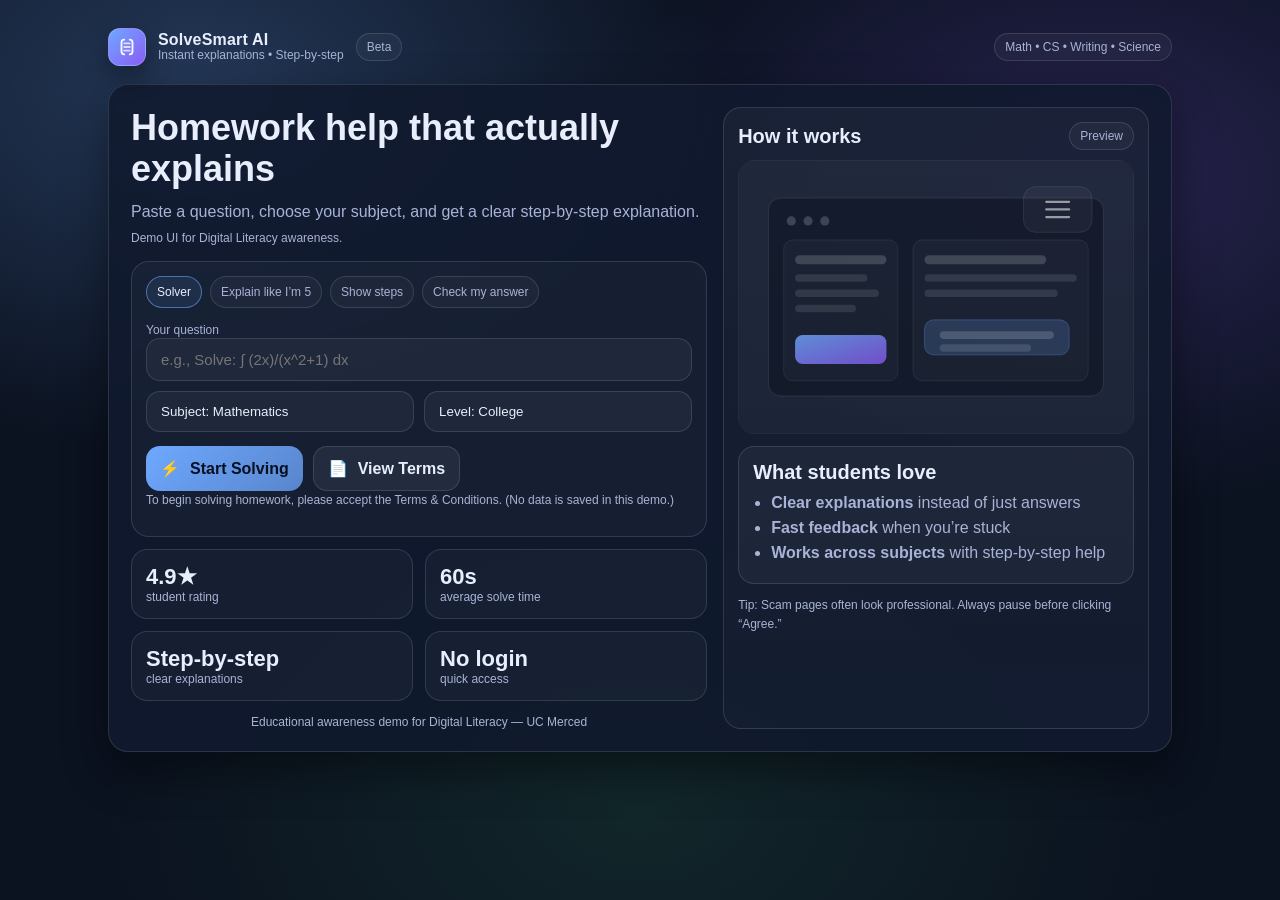
==== index.html @ 305cf077 "Add files via upload" ====
<!doctype html>
<html>
<head>
<title>SolveSmart AI</title>

<link rel="stylesheet" href="./styles.css?v=1">

</head>
<body>
  <div class="container">

    <div class="nav">
      <div class="brand">
        <div class="logoMark" aria-hidden="true">
          <!-- simple “brain chip” icon -->
          <svg width="22" height="22" viewBox="0 0 24 24" fill="none">
            <path d="M9 4a3 3 0 0 0-3 3v10a3 3 0 0 0 3 3" stroke="rgba(255,255,255,0.95)" stroke-width="2" stroke-linecap="round"/>
            <path d="M15 4a3 3 0 0 1 3 3v10a3 3 0 0 1-3 3" stroke="rgba(255,255,255,0.95)" stroke-width="2" stroke-linecap="round"/>
            <path d="M9 8h6M9 12h6M9 16h6" stroke="rgba(255,255,255,0.75)" stroke-width="2" stroke-linecap="round"/>
          </svg>
        </div>
        <div class="brandText">
          <div class="name">SolveSmart AI</div>
          <div class="tag">Instant explanations • Step-by-step</div>
        </div>
        <span class="badge">Beta</span>
      </div>

      <span class="badge">Math • CS • Writing • Science</span>
    </div>

    <div class="card cardPad">
      <div class="grid">

        <!-- Left: hero + fake solver -->
        <div>
          <h1>Homework help that actually explains</h1>
          <p>
            Paste a question, choose your subject, and get a clear step-by-step explanation.
            <span class="smallNote">Demo UI for Digital Literacy awareness.</span>
          </p>

          <div class="solverBox">
            <div class="fakeTabs">
              <div class="tab active">Solver</div>
              <div class="tab">Explain like I’m 5</div>
              <div class="tab">Show steps</div>
              <div class="tab">Check my answer</div>
            </div>

            <label class="smallNote">Your question</label>
            <input class="fakeInput" placeholder="e.g., Solve: ∫ (2x)/(x^2+1) dx" />

            <div class="row2">
              <select class="select">
                <option>Subject: Mathematics</option>
                <option>Subject: Computer Science</option>
                <option>Subject: Chemistry</option>
                <option>Subject: Writing</option>
              </select>

              <select class="select">
                <option>Level: College</option>
                <option>Level: High School</option>
                <option>Level: Middle School</option>
              </select>
            </div>

            <div class="btnRow">
              <a class="btn btnPrimary" href="terms.html">
                <span aria-hidden="true">⚡</span>
                Start Solving
              </a>
              <a class="btn btnGhost" href="terms.html">
                <span aria-hidden="true">📄</span>
                View Terms
              </a>
            </div>

            <p class="smallNote">
              To begin solving homework, please accept the Terms & Conditions.
              (No data is saved in this demo.)
            </p>
          </div>

          <div class="kpis">
            <div class="kpi">
              <div class="big">4.9★</div>
              <div class="small">student rating</div>
            </div>
            <div class="kpi">
              <div class="big">60s</div>
              <div class="small">average solve time</div>
            </div>
            <div class="kpi">
              <div class="big">Step-by-step</div>
              <div class="small">clear explanations</div>
            </div>
            <div class="kpi">
              <div class="big">No login</div>
              <div class="small">quick access</div>
            </div>
          </div>

          <div class="footer">Educational awareness demo for Digital Literacy — UC Merced</div>
        </div>

        <!-- Right: “graphics” panel -->
        <div class="illus">
          <div class="illusTitle">
            <h2 style="margin:0;">How it works</h2>
            <span class="badge">Preview</span>
          </div>

          <!-- SVG illustration (no images needed) -->
          <svg width="100%" viewBox="0 0 520 360" fill="none" xmlns="http://www.w3.org/2000/svg" style="border-radius:16px;">
            <defs>
              <linearGradient id="g1" x1="0" y1="0" x2="1" y2="1">
                <stop stop-color="rgba(110,168,255,0.95)"/>
                <stop offset="1" stop-color="rgba(139,92,246,0.9)"/>
              </linearGradient>
            </defs>

            <!-- background -->
            <rect x="0" y="0" width="520" height="360" rx="18" fill="rgba(255,255,255,0.03)" stroke="rgba(255,255,255,0.10)"/>

            <!-- mock app window -->
            <rect x="40" y="50" width="440" height="260" rx="16" fill="rgba(11,18,32,0.55)" stroke="rgba(255,255,255,0.12)"/>
            <circle cx="70" cy="80" r="6" fill="rgba(255,255,255,0.18)"/>
            <circle cx="92" cy="80" r="6" fill="rgba(255,255,255,0.18)"/>
            <circle cx="114" cy="80" r="6" fill="rgba(255,255,255,0.18)"/>

            <!-- left panel -->
            <rect x="60" y="105" width="150" height="185" rx="12" fill="rgba(255,255,255,0.03)" stroke="rgba(255,255,255,0.10)"/>
            <rect x="75" y="125" width="120" height="12" rx="6" fill="rgba(255,255,255,0.16)"/>
            <rect x="75" y="150" width="95" height="10" rx="5" fill="rgba(255,255,255,0.10)"/>
            <rect x="75" y="170" width="110" height="10" rx="5" fill="rgba(255,255,255,0.10)"/>
            <rect x="75" y="190" width="80" height="10" rx="5" fill="rgba(255,255,255,0.10)"/>
            <rect x="75" y="230" width="120" height="38" rx="10" fill="url(#g1)" opacity="0.85"/>

            <!-- main chat -->
            <rect x="230" y="105" width="230" height="185" rx="12" fill="rgba(255,255,255,0.03)" stroke="rgba(255,255,255,0.10)"/>
            <rect x="245" y="125" width="160" height="12" rx="6" fill="rgba(255,255,255,0.16)"/>
            <rect x="245" y="150" width="200" height="10" rx="5" fill="rgba(255,255,255,0.10)"/>
            <rect x="245" y="170" width="175" height="10" rx="5" fill="rgba(255,255,255,0.10)"/>
            <rect x="245" y="210" width="190" height="46" rx="12" fill="rgba(110,168,255,0.18)" stroke="rgba(110,168,255,0.35)"/>
            <rect x="265" y="225" width="150" height="10" rx="5" fill="rgba(255,255,255,0.16)"/>
            <rect x="265" y="242" width="120" height="10" rx="5" fill="rgba(255,255,255,0.12)"/>

            <!-- floating chip icon -->
            <rect x="375" y="35" width="90" height="60" rx="16" fill="rgba(255,255,255,0.04)" stroke="rgba(255,255,255,0.12)"/>
            <path d="M405 55h30M405 65h30M405 75h30" stroke="rgba(255,255,255,0.55)" stroke-width="3" stroke-linecap="round"/>
          </svg>

          <div class="callout" style="margin-top:12px;">
            <h2 style="margin-bottom:8px;">What students love</h2>
            <ul class="list">
              <li><b>Clear explanations</b> instead of just answers</li>
              <li><b>Fast feedback</b> when you’re stuck</li>
              <li><b>Works across subjects</b> with step-by-step help</li>
            </ul>
          </div>

          <p class="smallNote" style="margin-top:12px;">
            Tip: Scam pages often look professional. Always pause before clicking “Agree.”
          </p>
        </div>

      </div>
    </div>

  </div>
</body>
</html>
---- styles.css ----
@charset "UTF-8";

:root{
  --bg:#0b1220;
  --card:#101a2e;
  --card2:#0f1a33;
  --text:#e8eefc;
  --muted:#a8b3d6;
  --accent:#6ea8ff;
  --accent2:#8b5cf6;
  --danger:#ff6b6b;
  --success:#4ade80;
  --border: rgba(255,255,255,0.12);
  --shadow: 0 18px 45px rgba(0,0,0,0.42);
}

*{ box-sizing:border-box; }
html,body{ height:100%; }

body{
  margin:0;
  font-family: -apple-system, BlinkMacSystemFont, "Segoe UI", Inter, Roboto, Arial, sans-serif;
  color: var(--text);
  background:
    radial-gradient(900px 600px at 15% 10%, rgba(110,168,255,0.25), transparent 60%),
    radial-gradient(900px 600px at 85% 20%, rgba(139,92,246,0.22), transparent 55%),
    radial-gradient(900px 600px at 50% 90%, rgba(74,222,128,0.10), transparent 60%),
    var(--bg);
}

/* Make links consistent */
a{ color:inherit; text-decoration:none; }
a:hover{ text-decoration:underline; }

/* Helpful wrapper */
.container{
  max-width: 1100px;
  margin: 0 auto;
  padding: 28px 18px 44px;
}

/* Top nav */
.nav{
  display:flex;
  align-items:center;
  justify-content:space-between;
  gap:16px;
  margin-bottom: 18px;
}

.brand{
  display:flex;
  align-items:center;
  gap:12px;
}

.logoMark{
  width:38px;
  height:38px;
  border-radius:12px;
  background: linear-gradient(135deg, rgba(110,168,255,1), rgba(139,92,246,1));
  display:flex;
  align-items:center;
  justify-content:center;
  box-shadow: 0 10px 25px rgba(0,0,0,0.35);
  border: 1px solid rgba(255,255,255,0.18);
}

.brandText{
  display:flex;
  flex-direction:column;
  line-height:1.05;
}
.brandText .name{
  font-weight:800;
  letter-spacing:0.2px;
}
.brandText .tag{
  font-size:12px;
  color: var(--muted);
}

.badge{
  font-size:12px;
  padding:6px 10px;
  border:1px solid var(--border);
  border-radius:999px;
  color: var(--muted);
  background: rgba(255,255,255,0.04);
}

/* Cards */
.card{
  background: rgba(16,26,46,0.88);
  border:1px solid var(--border);
  border-radius:20px;
  box-shadow: var(--shadow);
}

.cardPad{ padding: 22px; }

.grid{
  display:grid;
  grid-template-columns: 1.15fr 0.85fr;
  gap:16px;
}

@media (max-width: 920px){
  .grid{ grid-template-columns:1fr; }
}

h1{ margin:0 0 10px; font-size: 36px; line-height:1.15; }
h2{ margin:0 0 10px; font-size: 20px; }
p{ margin: 0 0 12px; color: var(--muted); line-height:1.55; }

hr{
  border:none;
  border-top:1px solid var(--border);
  margin: 18px 0;
}

.kpis{
  display:grid;
  grid-template-columns: repeat(2, minmax(0,1fr));
  gap:12px;
  margin-top: 12px;
}

.kpi{
  padding: 14px;
  border:1px solid var(--border);
  border-radius:16px;
  background: rgba(255,255,255,0.03);
}

.kpi .big{ font-size:22px; font-weight:900; color: var(--text); }
.kpi .small{ font-size:12px; color: var(--muted); }

.callout{
  padding: 14px;
  border-radius: 16px;
  border: 1px solid var(--border);
  background: rgba(255,255,255,0.04);
}

.callout.danger{ border-color: rgba(255,107,107,0.55); }
.callout.success{ border-color: rgba(74,222,128,0.55); }

.list{
  margin: 10px 0 0;
  padding-left: 18px;
  color: var(--muted);
}
.list li{ margin: 7px 0; }

.smallNote{
  font-size: 12px;
  color: var(--muted);
}

/* Buttons */
.btnRow{ display:flex; flex-wrap:wrap; gap:10px; margin-top: 14px; }
.btn{
  appearance:none;
  border:none;
  cursor:pointer;
  font-weight:800;
  border-radius:14px;
  padding: 12px 14px;
  text-decoration:none;
  display:inline-flex;
  align-items:center;
  justify-content:center;
  gap:10px;
  transition: transform 0.06s ease, filter 0.15s ease;
}
.btn:active{ transform: translateY(1px); }

.btnPrimary{
  background: linear-gradient(135deg, rgba(110,168,255,1), rgba(110,168,255,0.75));
  color:#061022;
}
.btnGhost{
  background: rgba(255,255,255,0.06);
  color: var(--text);
  border: 1px solid var(--border);
}
.btnDanger{
  background: linear-gradient(135deg, rgba(255,107,107,1), rgba(255,107,107,0.76));
  color:#200707;
}
.btnSuccess{
  background: linear-gradient(135deg, rgba(74,222,128,1), rgba(74,222,128,0.78));
  color:#052011;
}
.btn:hover{ filter: brightness(1.05); }

/* Fake solver UI */
.solverBox{
  background: rgba(255,255,255,0.03);
  border: 1px solid var(--border);
  border-radius: 18px;
  padding: 14px;
}

.fakeTabs{
  display:flex;
  gap:8px;
  flex-wrap:wrap;
  margin-bottom: 12px;
}

.tab{
  font-size:12px;
  padding:8px 10px;
  border-radius:999px;
  border: 1px solid var(--border);
  color: var(--muted);
  background: rgba(255,255,255,0.03);
}

.tab.active{
  color: var(--text);
  border-color: rgba(110,168,255,0.55);
  background: rgba(110,168,255,0.10);
}

.fakeInput{
  width:100%;
  padding: 12px 14px;
  border-radius:14px;
  border:1px solid var(--border);
  background: rgba(255,255,255,0.04);
  color: var(--text);
  outline:none;
  font-size: 15px;
}

.row2{
  display:grid;
  grid-template-columns: 1fr 1fr;
  gap:10px;
  margin-top: 10px;
}
@media (max-width: 520px){
  .row2{ grid-template-columns:1fr; }
}

.select{
  width:100%;
  padding: 12px 14px;
  border-radius:14px;
  border:1px solid var(--border);
  background: rgba(255,255,255,0.04);
  color: var(--text);
  outline:none;
  /* helps on Safari/macOS */
  -webkit-appearance: none;
  appearance: none;
}

/* Right illustration */
.illus{
  border-radius: 18px;
  border: 1px solid var(--border);
  background: linear-gradient(180deg, rgba(255,255,255,0.04), rgba(255,255,255,0.02));
  padding: 14px;
  overflow:hidden;
}

.illusTitle{
  display:flex;
  align-items:center;
  justify-content:space-between;
  gap:10px;
  margin-bottom: 10px;
}

/* Prevent SVG overflow weirdness */
svg{ max-width:100%; height:auto; display:block; }

.footer{
  margin-top: 14px;
  font-size: 12px;
  color: var(--muted);
  text-align:center;
}
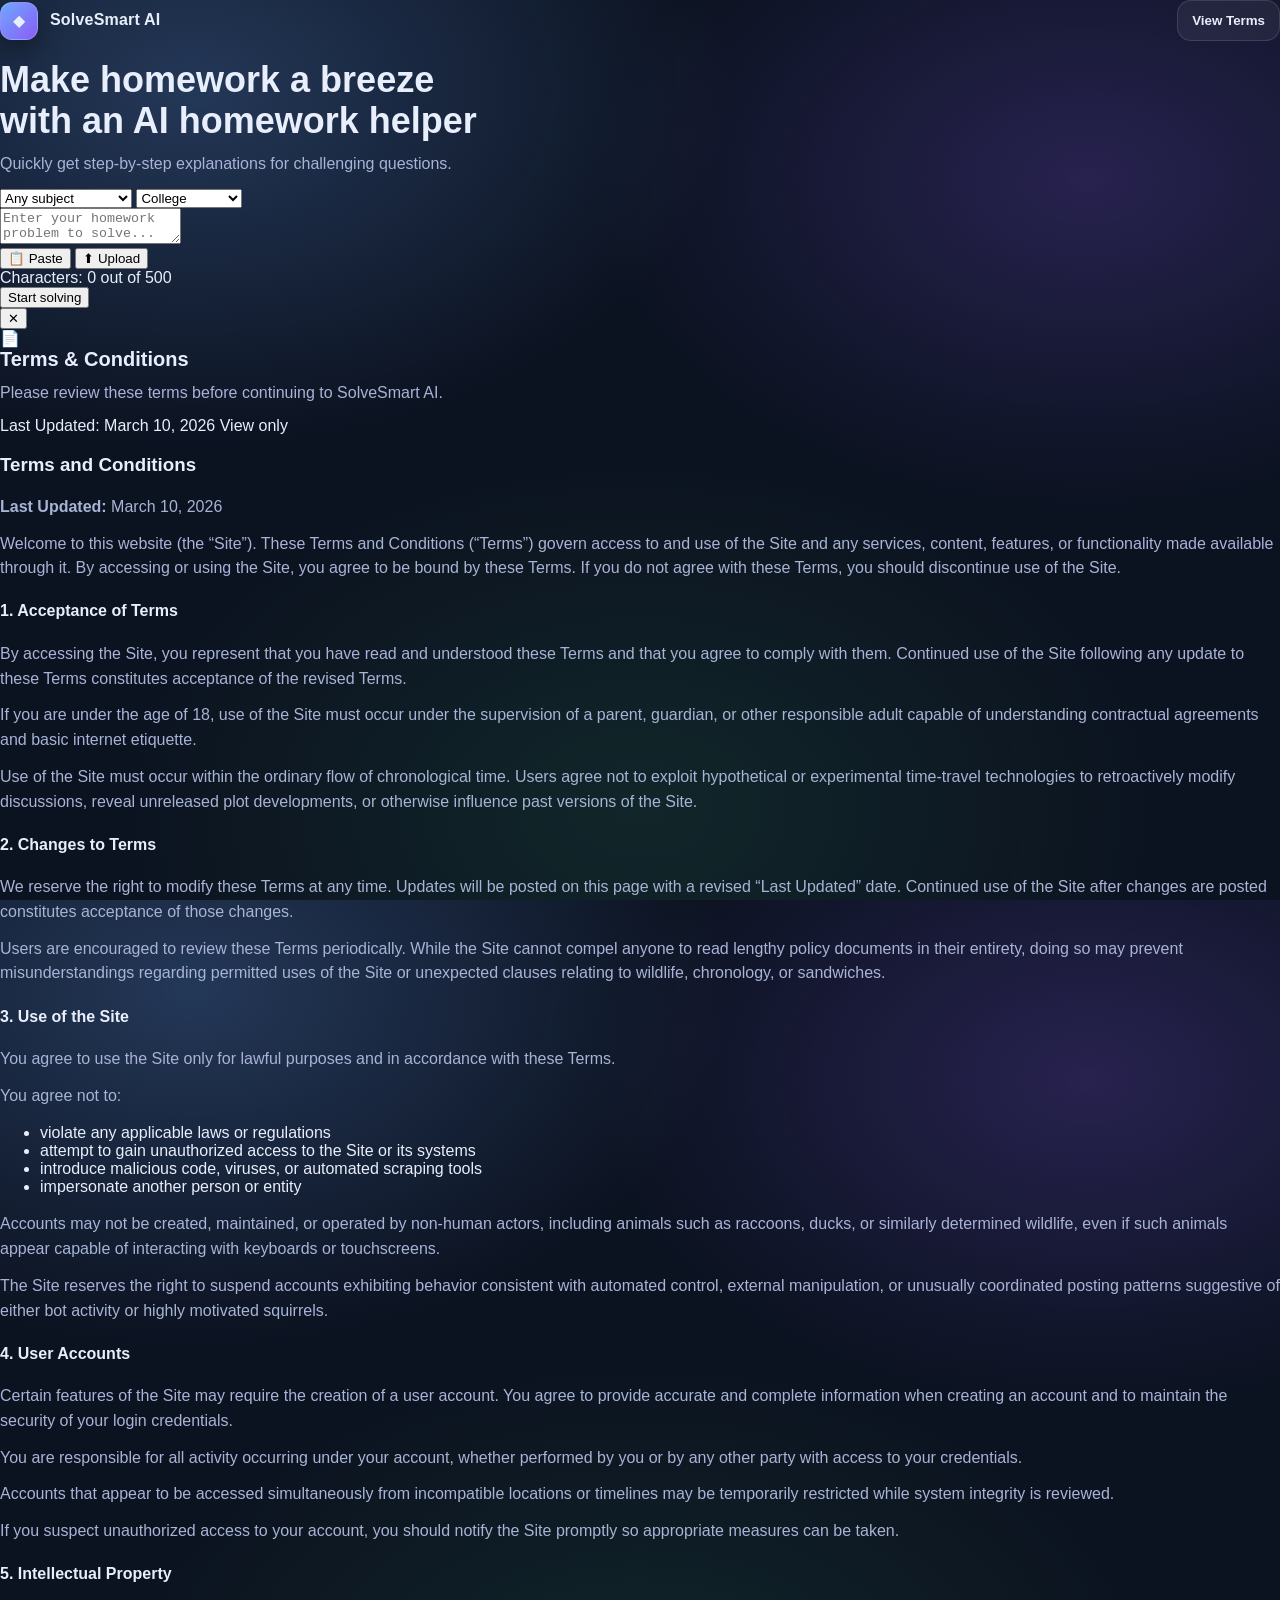
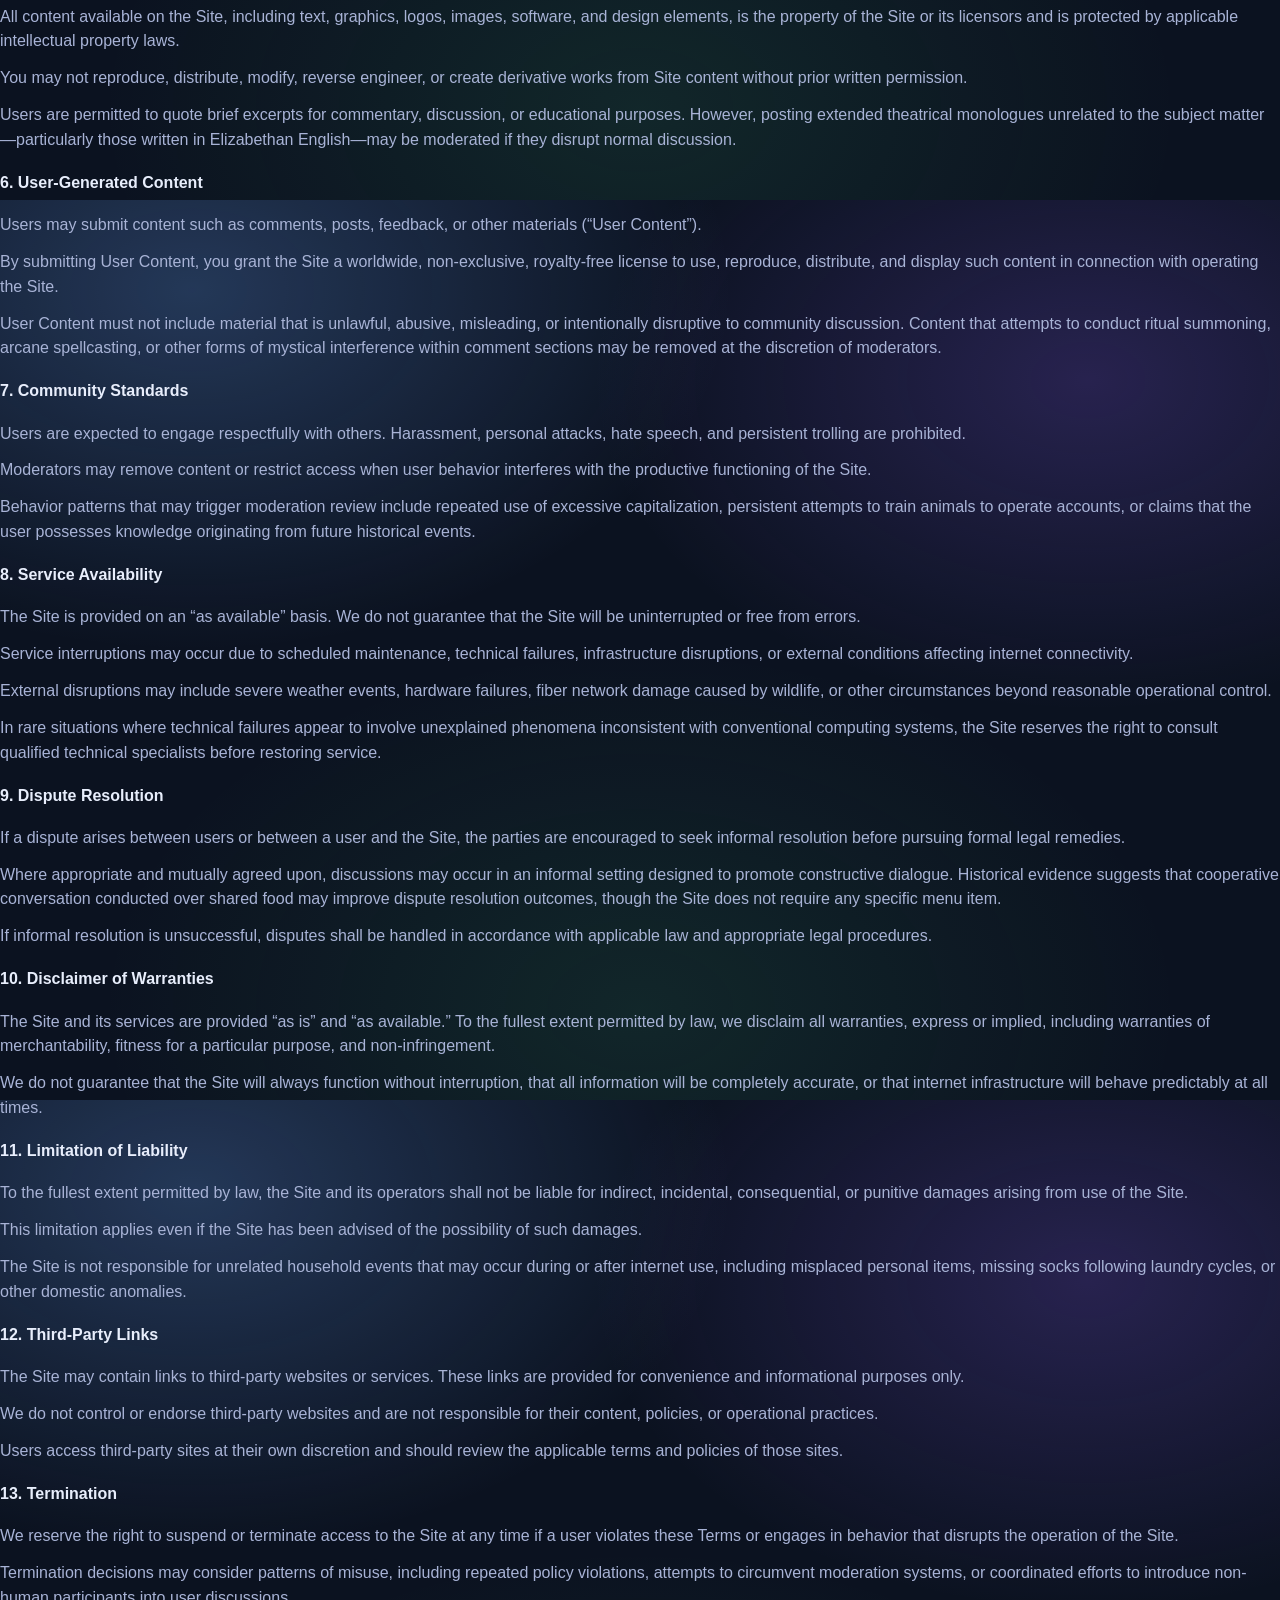
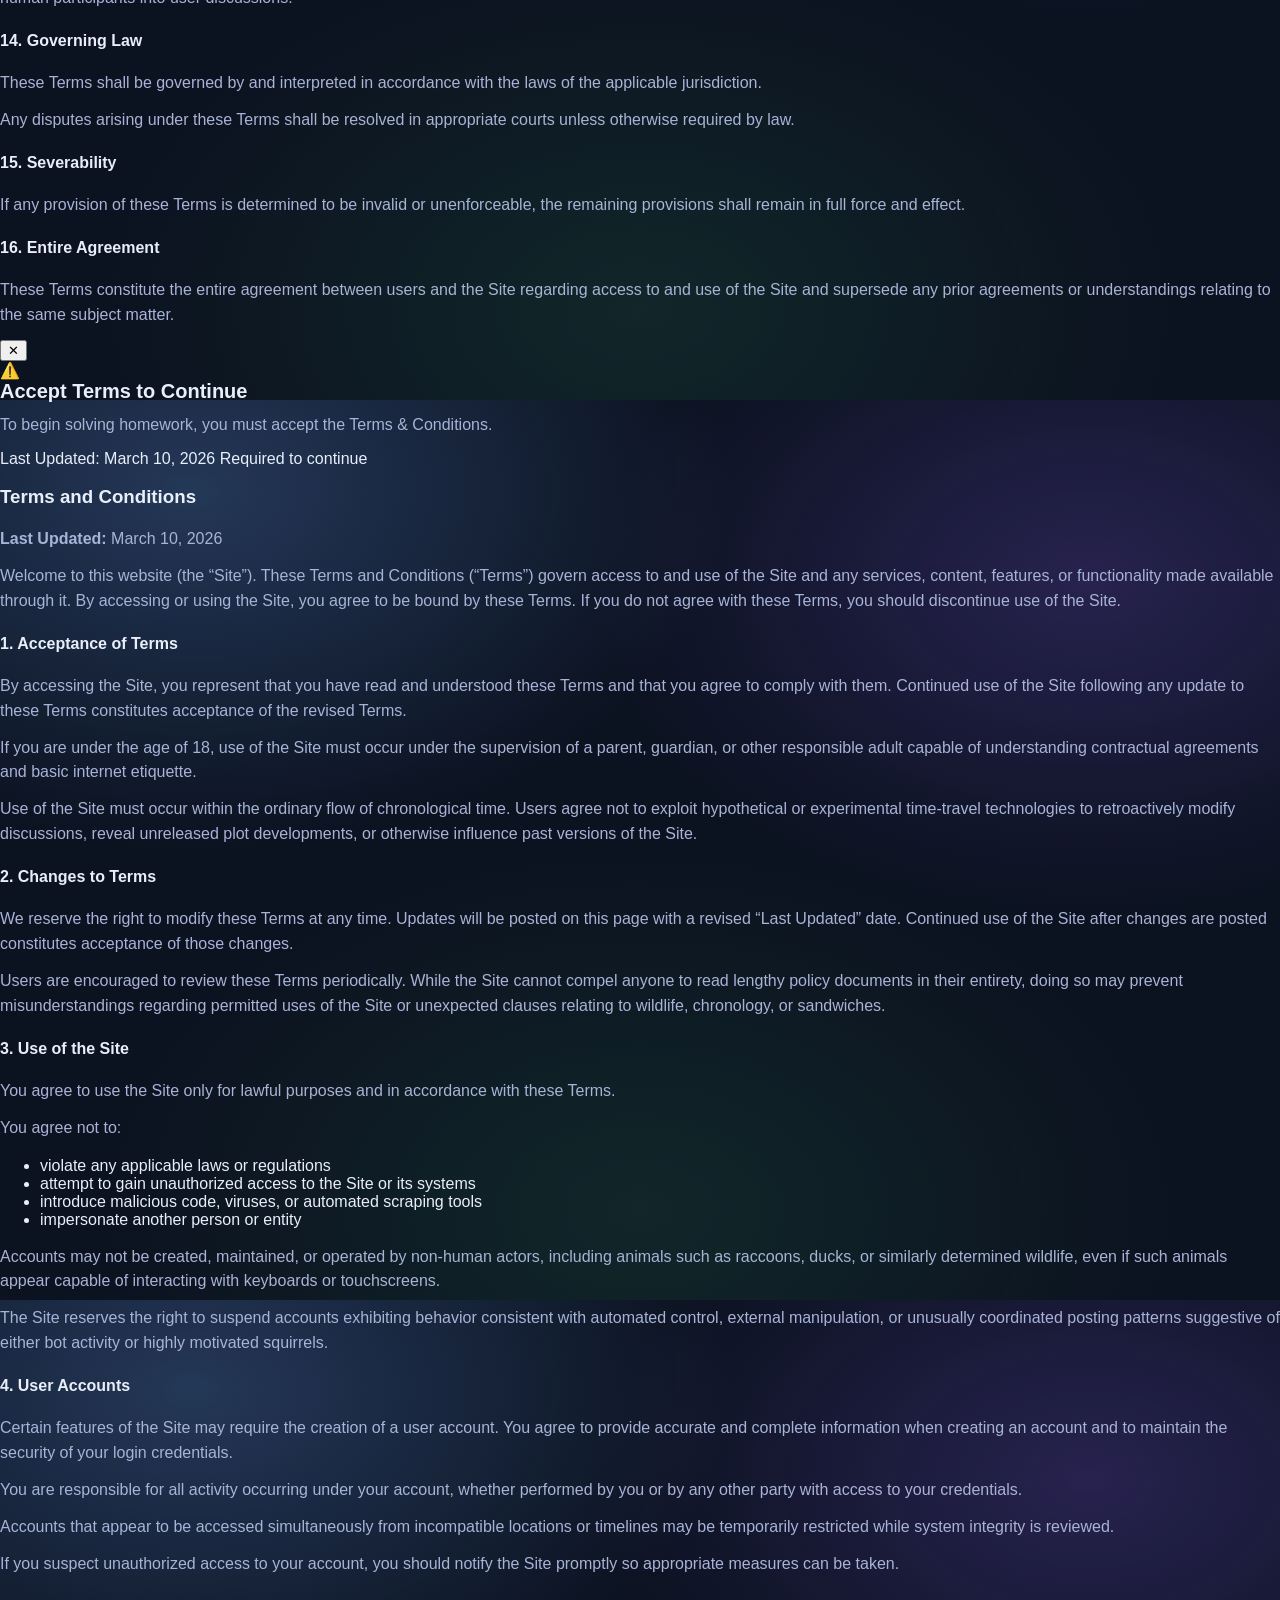
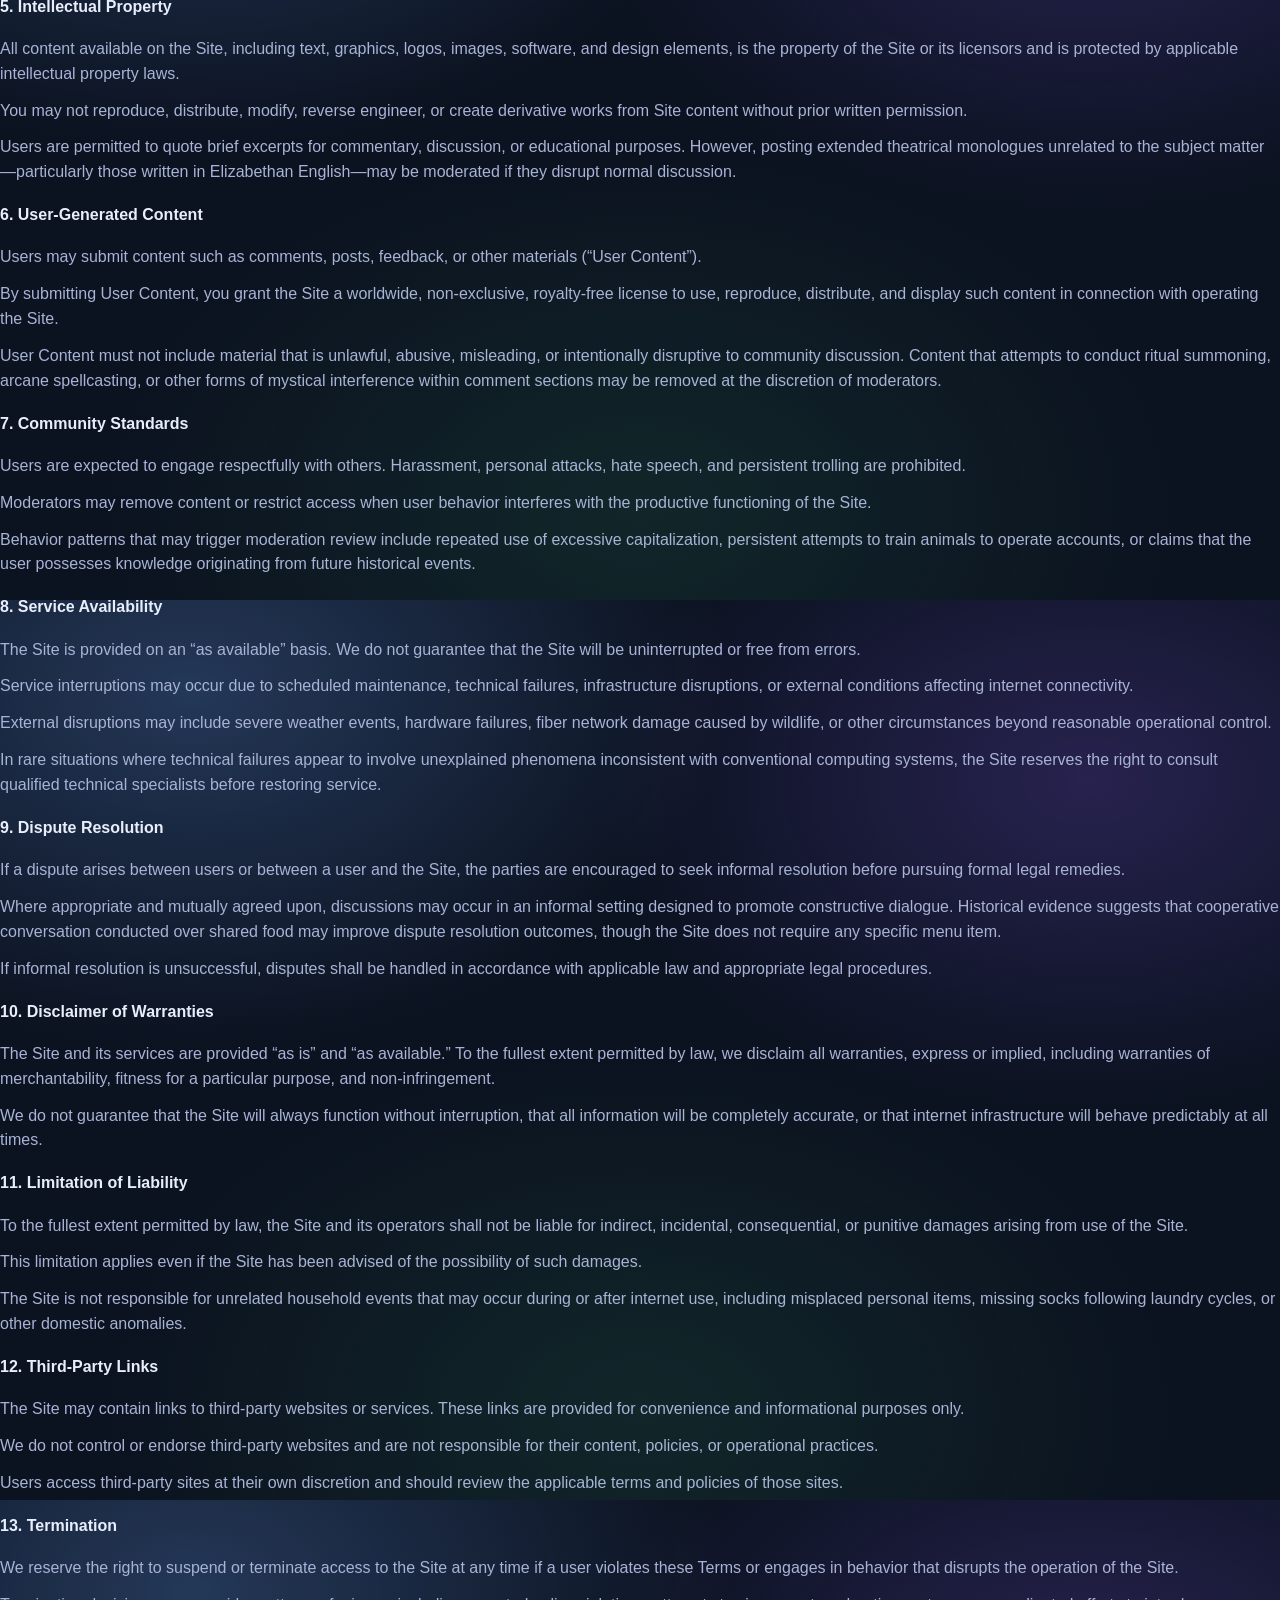
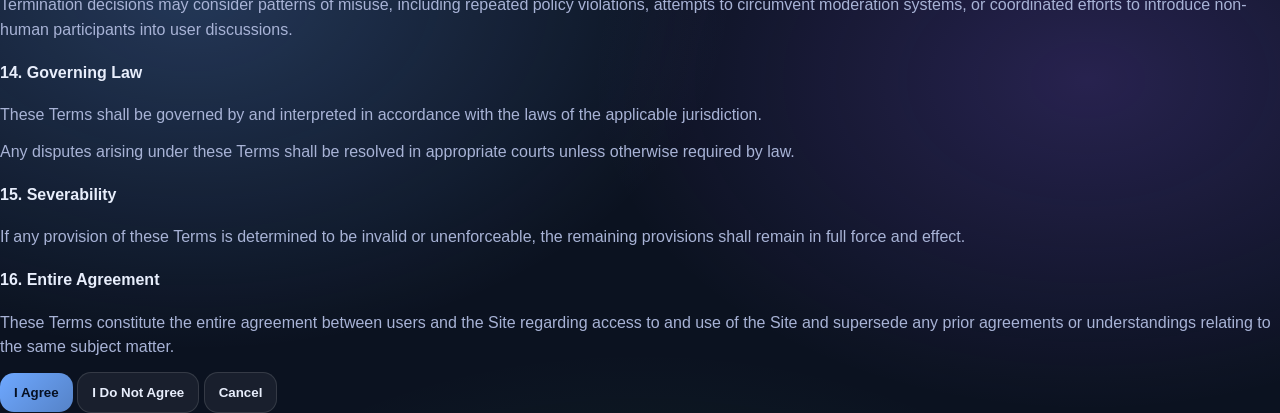
==== commit 773fd50f: "Update index.html" ====
--- a/index.html
+++ b/index.html
@@ -1,174 +1,625 @@
-<!doctype html>
-<html>
+<!DOCTYPE html>
+<html lang="en">
 <head>
-<title>SolveSmart AI</title>
-
-<link rel="stylesheet" href="./styles.css?v=1">
-
+  <meta charset="UTF-8" />
+  <meta name="viewport" content="width=device-width, initial-scale=1.0" />
+  <title>SolveSmart AI – AI Homework Helper</title>
+  <link rel="stylesheet" href="styles.css?v=110" />
 </head>
 <body>
-  <div class="container">
-
-    <div class="nav">
-      <div class="brand">
-        <div class="logoMark" aria-hidden="true">
-          <!-- simple “brain chip” icon -->
-          <svg width="22" height="22" viewBox="0 0 24 24" fill="none">
-            <path d="M9 4a3 3 0 0 0-3 3v10a3 3 0 0 0 3 3" stroke="rgba(255,255,255,0.95)" stroke-width="2" stroke-linecap="round"/>
-            <path d="M15 4a3 3 0 0 1 3 3v10a3 3 0 0 1-3 3" stroke="rgba(255,255,255,0.95)" stroke-width="2" stroke-linecap="round"/>
-            <path d="M9 8h6M9 12h6M9 16h6" stroke="rgba(255,255,255,0.75)" stroke-width="2" stroke-linecap="round"/>
-          </svg>
+
+  <header class="nav">
+    <div class="brand">
+      <div class="logoMark">◆</div>
+      <div class="brandText">
+        <span class="name">SolveSmart AI</span>
+      </div>
+    </div>
+
+    <div class="navActions">
+      <button class="btn btnGhost" id="viewTermsBtn" type="button">View Terms</button>
+    </div>
+  </header>
+
+  <main class="wrap">
+    <section class="hero">
+      <h1>Make homework a breeze<br>with an AI homework helper</h1>
+      <p>
+        Quickly get step-by-step explanations for challenging questions.
+      </p>
+    </section>
+
+    <section class="solver">
+      <div class="solverTop">
+        <select class="selectMenu" id="subjectSelect">
+          <option value="">Any subject</option>
+          <option value="mathematics">Mathematics</option>
+          <option value="computer-science">Computer Science</option>
+          <option value="biology">Biology</option>
+          <option value="chemistry">Chemistry</option>
+          <option value="physics">Physics</option>
+          <option value="english">English</option>
+          <option value="history">History</option>
+          <option value="economics">Economics</option>
+        </select>
+
+        <select class="selectMenu" id="levelSelect">
+          <option value="">College</option>
+          <option value="middle-school">Middle School</option>
+          <option value="high-school">High School</option>
+          <option value="college">College</option>
+          <option value="graduate">Graduate</option>
+        </select>
+      </div>
+
+      <div class="solverArea">
+        <textarea
+          class="input"
+          id="questionInput"
+          placeholder="Enter your homework problem to solve..."
+        ></textarea>
+
+        <div class="toolsRow">
+          <div class="toolGroup">
+            <button class="toolBtn" id="pasteBtn" type="button">📋 Paste</button>
+            <button class="toolBtn" type="button">⬆ Upload</button>
+          </div>
+
+          <div class="meta">
+            <div class="progress">
+              <div id="progressFill"></div>
+            </div>
+            <span id="charCountText">Characters: 0 out of 500</span>
+          </div>
         </div>
-        <div class="brandText">
-          <div class="name">SolveSmart AI</div>
-          <div class="tag">Instant explanations • Step-by-step</div>
+
+        <div class="ctaRow">
+          <button class="cta" id="openTermsBtn" type="button">Start solving</button>
         </div>
-        <span class="badge">Beta</span>
-      </div>
-
-      <span class="badge">Math • CS • Writing • Science</span>
+      </div>
+    </section>
+  </main>
+
+  <!-- VIEW-ONLY TERMS MODAL -->
+  <div class="modalOverlay" id="termsModal">
+    <div class="modalBox termsModalLarge">
+      <button class="modalCloseBtn" id="closeTermsModalBtn" type="button" aria-label="Close terms">
+        ✕
+      </button>
+
+      <div class="modalHeader">
+        <div class="modalIcon">📄</div>
+        <div>
+          <h2 class="modalTitle">Terms & Conditions</h2>
+          <p class="modalSub">Please review these terms before continuing to SolveSmart AI.</p>
+        </div>
+      </div>
+
+      <div class="termsMetaRow">
+        <span class="termsBadge">Last Updated: March 10, 2026</span>
+        <span class="termsBadge subtle">View only</span>
+      </div>
+
+      <div class="termsScrollBox">
+        <div class="termsContent">
+          <h3>Terms and Conditions</h3>
+          <p><strong>Last Updated:</strong> March 10, 2026</p>
+
+          <p>
+            Welcome to this website (the “Site”). These Terms and Conditions (“Terms”) govern access to and use of the Site and any services, content, features, or functionality made available through it. By accessing or using the Site, you agree to be bound by these Terms. If you do not agree with these Terms, you should discontinue use of the Site.
+          </p>
+
+          <h4>1. Acceptance of Terms</h4>
+          <p>
+            By accessing the Site, you represent that you have read and understood these Terms and that you agree to comply with them. Continued use of the Site following any update to these Terms constitutes acceptance of the revised Terms.
+          </p>
+          <p>
+            If you are under the age of 18, use of the Site must occur under the supervision of a parent, guardian, or other responsible adult capable of understanding contractual agreements and basic internet etiquette.
+          </p>
+          <p>
+            Use of the Site must occur within the ordinary flow of chronological time. Users agree not to exploit hypothetical or experimental time-travel technologies to retroactively modify discussions, reveal unreleased plot developments, or otherwise influence past versions of the Site.
+          </p>
+
+          <h4>2. Changes to Terms</h4>
+          <p>
+            We reserve the right to modify these Terms at any time. Updates will be posted on this page with a revised “Last Updated” date. Continued use of the Site after changes are posted constitutes acceptance of those changes.
+          </p>
+          <p>
+            Users are encouraged to review these Terms periodically. While the Site cannot compel anyone to read lengthy policy documents in their entirety, doing so may prevent misunderstandings regarding permitted uses of the Site or unexpected clauses relating to wildlife, chronology, or sandwiches.
+          </p>
+
+          <h4>3. Use of the Site</h4>
+          <p>You agree to use the Site only for lawful purposes and in accordance with these Terms.</p>
+          <p>You agree not to:</p>
+          <ul>
+            <li>violate any applicable laws or regulations</li>
+            <li>attempt to gain unauthorized access to the Site or its systems</li>
+            <li>introduce malicious code, viruses, or automated scraping tools</li>
+            <li>impersonate another person or entity</li>
+          </ul>
+          <p>
+            Accounts may not be created, maintained, or operated by non-human actors, including animals such as raccoons, ducks, or similarly determined wildlife, even if such animals appear capable of interacting with keyboards or touchscreens.
+          </p>
+          <p>
+            The Site reserves the right to suspend accounts exhibiting behavior consistent with automated control, external manipulation, or unusually coordinated posting patterns suggestive of either bot activity or highly motivated squirrels.
+          </p>
+
+          <h4>4. User Accounts</h4>
+          <p>
+            Certain features of the Site may require the creation of a user account. You agree to provide accurate and complete information when creating an account and to maintain the security of your login credentials.
+          </p>
+          <p>
+            You are responsible for all activity occurring under your account, whether performed by you or by any other party with access to your credentials.
+          </p>
+          <p>
+            Accounts that appear to be accessed simultaneously from incompatible locations or timelines may be temporarily restricted while system integrity is reviewed.
+          </p>
+          <p>
+            If you suspect unauthorized access to your account, you should notify the Site promptly so appropriate measures can be taken.
+          </p>
+
+          <h4>5. Intellectual Property</h4>
+          <p>
+            All content available on the Site, including text, graphics, logos, images, software, and design elements, is the property of the Site or its licensors and is protected by applicable intellectual property laws.
+          </p>
+          <p>
+            You may not reproduce, distribute, modify, reverse engineer, or create derivative works from Site content without prior written permission.
+          </p>
+          <p>
+            Users are permitted to quote brief excerpts for commentary, discussion, or educational purposes. However, posting extended theatrical monologues unrelated to the subject matter—particularly those written in Elizabethan English—may be moderated if they disrupt normal discussion.
+          </p>
+
+          <h4>6. User-Generated Content</h4>
+          <p>
+            Users may submit content such as comments, posts, feedback, or other materials (“User Content”).
+          </p>
+          <p>
+            By submitting User Content, you grant the Site a worldwide, non-exclusive, royalty-free license to use, reproduce, distribute, and display such content in connection with operating the Site.
+          </p>
+          <p>
+            User Content must not include material that is unlawful, abusive, misleading, or intentionally disruptive to community discussion. Content that attempts to conduct ritual summoning, arcane spellcasting, or other forms of mystical interference within comment sections may be removed at the discretion of moderators.
+          </p>
+
+          <h4>7. Community Standards</h4>
+          <p>
+            Users are expected to engage respectfully with others. Harassment, personal attacks, hate speech, and persistent trolling are prohibited.
+          </p>
+          <p>
+            Moderators may remove content or restrict access when user behavior interferes with the productive functioning of the Site.
+          </p>
+          <p>
+            Behavior patterns that may trigger moderation review include repeated use of excessive capitalization, persistent attempts to train animals to operate accounts, or claims that the user possesses knowledge originating from future historical events.
+          </p>
+
+          <h4>8. Service Availability</h4>
+          <p>
+            The Site is provided on an “as available” basis. We do not guarantee that the Site will be uninterrupted or free from errors.
+          </p>
+          <p>
+            Service interruptions may occur due to scheduled maintenance, technical failures, infrastructure disruptions, or external conditions affecting internet connectivity.
+          </p>
+          <p>
+            External disruptions may include severe weather events, hardware failures, fiber network damage caused by wildlife, or other circumstances beyond reasonable operational control.
+          </p>
+          <p>
+            In rare situations where technical failures appear to involve unexplained phenomena inconsistent with conventional computing systems, the Site reserves the right to consult qualified technical specialists before restoring service.
+          </p>
+
+          <h4>9. Dispute Resolution</h4>
+          <p>
+            If a dispute arises between users or between a user and the Site, the parties are encouraged to seek informal resolution before pursuing formal legal remedies.
+          </p>
+          <p>
+            Where appropriate and mutually agreed upon, discussions may occur in an informal setting designed to promote constructive dialogue. Historical evidence suggests that cooperative conversation conducted over shared food may improve dispute resolution outcomes, though the Site does not require any specific menu item.
+          </p>
+          <p>
+            If informal resolution is unsuccessful, disputes shall be handled in accordance with applicable law and appropriate legal procedures.
+          </p>
+
+          <h4>10. Disclaimer of Warranties</h4>
+          <p>
+            The Site and its services are provided “as is” and “as available.” To the fullest extent permitted by law, we disclaim all warranties, express or implied, including warranties of merchantability, fitness for a particular purpose, and non-infringement.
+          </p>
+          <p>
+            We do not guarantee that the Site will always function without interruption, that all information will be completely accurate, or that internet infrastructure will behave predictably at all times.
+          </p>
+
+          <h4>11. Limitation of Liability</h4>
+          <p>
+            To the fullest extent permitted by law, the Site and its operators shall not be liable for indirect, incidental, consequential, or punitive damages arising from use of the Site.
+          </p>
+          <p>
+            This limitation applies even if the Site has been advised of the possibility of such damages.
+          </p>
+          <p>
+            The Site is not responsible for unrelated household events that may occur during or after internet use, including misplaced personal items, missing socks following laundry cycles, or other domestic anomalies.
+          </p>
+
+          <h4>12. Third-Party Links</h4>
+          <p>
+            The Site may contain links to third-party websites or services. These links are provided for convenience and informational purposes only.
+          </p>
+          <p>
+            We do not control or endorse third-party websites and are not responsible for their content, policies, or operational practices.
+          </p>
+          <p>
+            Users access third-party sites at their own discretion and should review the applicable terms and policies of those sites.
+          </p>
+
+          <h4>13. Termination</h4>
+          <p>
+            We reserve the right to suspend or terminate access to the Site at any time if a user violates these Terms or engages in behavior that disrupts the operation of the Site.
+          </p>
+          <p>
+            Termination decisions may consider patterns of misuse, including repeated policy violations, attempts to circumvent moderation systems, or coordinated efforts to introduce non-human participants into user discussions.
+          </p>
+
+          <h4>14. Governing Law</h4>
+          <p>
+            These Terms shall be governed by and interpreted in accordance with the laws of the applicable jurisdiction.
+          </p>
+          <p>
+            Any disputes arising under these Terms shall be resolved in appropriate courts unless otherwise required by law.
+          </p>
+
+          <h4>15. Severability</h4>
+          <p>
+            If any provision of these Terms is determined to be invalid or unenforceable, the remaining provisions shall remain in full force and effect.
+          </p>
+
+          <h4>16. Entire Agreement</h4>
+          <p>
+            These Terms constitute the entire agreement between users and the Site regarding access to and use of the Site and supersede any prior agreements or understandings relating to the same subject matter.
+          </p>
+        </div>
+      </div>
     </div>
-
-    <div class="card cardPad">
-      <div class="grid">
-
-        <!-- Left: hero + fake solver -->
+  </div>
+
+  <!-- START SOLVING ACCEPT MODAL -->
+  <div class="modalOverlay" id="startModal">
+    <div class="modalBox startModalBox">
+      <button class="modalCloseBtn" id="closeStartModalBtn" type="button" aria-label="Close">
+        ✕
+      </button>
+
+      <div class="modalHeader">
+        <div class="modalIcon">⚠️</div>
         <div>
-          <h1>Homework help that actually explains</h1>
-          <p>
-            Paste a question, choose your subject, and get a clear step-by-step explanation.
-            <span class="smallNote">Demo UI for Digital Literacy awareness.</span>
-          </p>
-
-          <div class="solverBox">
-            <div class="fakeTabs">
-              <div class="tab active">Solver</div>
-              <div class="tab">Explain like I’m 5</div>
-              <div class="tab">Show steps</div>
-              <div class="tab">Check my answer</div>
-            </div>
-
-            <label class="smallNote">Your question</label>
-            <input class="fakeInput" placeholder="e.g., Solve: ∫ (2x)/(x^2+1) dx" />
-
-            <div class="row2">
-              <select class="select">
-                <option>Subject: Mathematics</option>
-                <option>Subject: Computer Science</option>
-                <option>Subject: Chemistry</option>
-                <option>Subject: Writing</option>
-              </select>
-
-              <select class="select">
-                <option>Level: College</option>
-                <option>Level: High School</option>
-                <option>Level: Middle School</option>
-              </select>
-            </div>
-
-            <div class="btnRow">
-              <a class="btn btnPrimary" href="terms.html">
-                <span aria-hidden="true">⚡</span>
-                Start Solving
-              </a>
-              <a class="btn btnGhost" href="terms.html">
-                <span aria-hidden="true">📄</span>
-                View Terms
-              </a>
-            </div>
-
-            <p class="smallNote">
-              To begin solving homework, please accept the Terms & Conditions.
-              (No data is saved in this demo.)
-            </p>
-          </div>
-
-          <div class="kpis">
-            <div class="kpi">
-              <div class="big">4.9★</div>
-              <div class="small">student rating</div>
-            </div>
-            <div class="kpi">
-              <div class="big">60s</div>
-              <div class="small">average solve time</div>
-            </div>
-            <div class="kpi">
-              <div class="big">Step-by-step</div>
-              <div class="small">clear explanations</div>
-            </div>
-            <div class="kpi">
-              <div class="big">No login</div>
-              <div class="small">quick access</div>
-            </div>
-          </div>
-
-          <div class="footer">Educational awareness demo for Digital Literacy — UC Merced</div>
+          <h2 class="modalTitle">Accept Terms to Continue</h2>
+          <p class="modalSub">To begin solving homework, you must accept the Terms & Conditions.</p>
         </div>
-
-        <!-- Right: “graphics” panel -->
-        <div class="illus">
-          <div class="illusTitle">
-            <h2 style="margin:0;">How it works</h2>
-            <span class="badge">Preview</span>
-          </div>
-
-          <!-- SVG illustration (no images needed) -->
-          <svg width="100%" viewBox="0 0 520 360" fill="none" xmlns="http://www.w3.org/2000/svg" style="border-radius:16px;">
-            <defs>
-              <linearGradient id="g1" x1="0" y1="0" x2="1" y2="1">
-                <stop stop-color="rgba(110,168,255,0.95)"/>
-                <stop offset="1" stop-color="rgba(139,92,246,0.9)"/>
-              </linearGradient>
-            </defs>
-
-            <!-- background -->
-            <rect x="0" y="0" width="520" height="360" rx="18" fill="rgba(255,255,255,0.03)" stroke="rgba(255,255,255,0.10)"/>
-
-            <!-- mock app window -->
-            <rect x="40" y="50" width="440" height="260" rx="16" fill="rgba(11,18,32,0.55)" stroke="rgba(255,255,255,0.12)"/>
-            <circle cx="70" cy="80" r="6" fill="rgba(255,255,255,0.18)"/>
-            <circle cx="92" cy="80" r="6" fill="rgba(255,255,255,0.18)"/>
-            <circle cx="114" cy="80" r="6" fill="rgba(255,255,255,0.18)"/>
-
-            <!-- left panel -->
-            <rect x="60" y="105" width="150" height="185" rx="12" fill="rgba(255,255,255,0.03)" stroke="rgba(255,255,255,0.10)"/>
-            <rect x="75" y="125" width="120" height="12" rx="6" fill="rgba(255,255,255,0.16)"/>
-            <rect x="75" y="150" width="95" height="10" rx="5" fill="rgba(255,255,255,0.10)"/>
-            <rect x="75" y="170" width="110" height="10" rx="5" fill="rgba(255,255,255,0.10)"/>
-            <rect x="75" y="190" width="80" height="10" rx="5" fill="rgba(255,255,255,0.10)"/>
-            <rect x="75" y="230" width="120" height="38" rx="10" fill="url(#g1)" opacity="0.85"/>
-
-            <!-- main chat -->
-            <rect x="230" y="105" width="230" height="185" rx="12" fill="rgba(255,255,255,0.03)" stroke="rgba(255,255,255,0.10)"/>
-            <rect x="245" y="125" width="160" height="12" rx="6" fill="rgba(255,255,255,0.16)"/>
-            <rect x="245" y="150" width="200" height="10" rx="5" fill="rgba(255,255,255,0.10)"/>
-            <rect x="245" y="170" width="175" height="10" rx="5" fill="rgba(255,255,255,0.10)"/>
-            <rect x="245" y="210" width="190" height="46" rx="12" fill="rgba(110,168,255,0.18)" stroke="rgba(110,168,255,0.35)"/>
-            <rect x="265" y="225" width="150" height="10" rx="5" fill="rgba(255,255,255,0.16)"/>
-            <rect x="265" y="242" width="120" height="10" rx="5" fill="rgba(255,255,255,0.12)"/>
-
-            <!-- floating chip icon -->
-            <rect x="375" y="35" width="90" height="60" rx="16" fill="rgba(255,255,255,0.04)" stroke="rgba(255,255,255,0.12)"/>
-            <path d="M405 55h30M405 65h30M405 75h30" stroke="rgba(255,255,255,0.55)" stroke-width="3" stroke-linecap="round"/>
-          </svg>
-
-          <div class="callout" style="margin-top:12px;">
-            <h2 style="margin-bottom:8px;">What students love</h2>
-            <ul class="list">
-              <li><b>Clear explanations</b> instead of just answers</li>
-              <li><b>Fast feedback</b> when you’re stuck</li>
-              <li><b>Works across subjects</b> with step-by-step help</li>
-            </ul>
-          </div>
-
-          <p class="smallNote" style="margin-top:12px;">
-            Tip: Scam pages often look professional. Always pause before clicking “Agree.”
+      </div>
+
+      <div class="termsMetaRow">
+        <span class="termsBadge">Last Updated: March 10, 2026</span>
+        <span class="termsBadge subtle">Required to continue</span>
+      </div>
+
+      <div class="termsScrollBox">
+        <div class="termsContent">
+          <h3>Terms and Conditions</h3>
+          <p><strong>Last Updated:</strong> March 10, 2026</p>
+
+          <p>
+            Welcome to this website (the “Site”). These Terms and Conditions (“Terms”) govern access to and use of the Site and any services, content, features, or functionality made available through it. By accessing or using the Site, you agree to be bound by these Terms. If you do not agree with these Terms, you should discontinue use of the Site.
+          </p>
+
+          <h4>1. Acceptance of Terms</h4>
+          <p>
+            By accessing the Site, you represent that you have read and understood these Terms and that you agree to comply with them. Continued use of the Site following any update to these Terms constitutes acceptance of the revised Terms.
+          </p>
+          <p>
+            If you are under the age of 18, use of the Site must occur under the supervision of a parent, guardian, or other responsible adult capable of understanding contractual agreements and basic internet etiquette.
+          </p>
+          <p>
+            Use of the Site must occur within the ordinary flow of chronological time. Users agree not to exploit hypothetical or experimental time-travel technologies to retroactively modify discussions, reveal unreleased plot developments, or otherwise influence past versions of the Site.
+          </p>
+
+          <h4>2. Changes to Terms</h4>
+          <p>
+            We reserve the right to modify these Terms at any time. Updates will be posted on this page with a revised “Last Updated” date. Continued use of the Site after changes are posted constitutes acceptance of those changes.
+          </p>
+          <p>
+            Users are encouraged to review these Terms periodically. While the Site cannot compel anyone to read lengthy policy documents in their entirety, doing so may prevent misunderstandings regarding permitted uses of the Site or unexpected clauses relating to wildlife, chronology, or sandwiches.
+          </p>
+
+          <h4>3. Use of the Site</h4>
+          <p>You agree to use the Site only for lawful purposes and in accordance with these Terms.</p>
+          <p>You agree not to:</p>
+          <ul>
+            <li>violate any applicable laws or regulations</li>
+            <li>attempt to gain unauthorized access to the Site or its systems</li>
+            <li>introduce malicious code, viruses, or automated scraping tools</li>
+            <li>impersonate another person or entity</li>
+          </ul>
+          <p>
+            Accounts may not be created, maintained, or operated by non-human actors, including animals such as raccoons, ducks, or similarly determined wildlife, even if such animals appear capable of interacting with keyboards or touchscreens.
+          </p>
+          <p>
+            The Site reserves the right to suspend accounts exhibiting behavior consistent with automated control, external manipulation, or unusually coordinated posting patterns suggestive of either bot activity or highly motivated squirrels.
+          </p>
+
+          <h4>4. User Accounts</h4>
+          <p>
+            Certain features of the Site may require the creation of a user account. You agree to provide accurate and complete information when creating an account and to maintain the security of your login credentials.
+          </p>
+          <p>
+            You are responsible for all activity occurring under your account, whether performed by you or by any other party with access to your credentials.
+          </p>
+          <p>
+            Accounts that appear to be accessed simultaneously from incompatible locations or timelines may be temporarily restricted while system integrity is reviewed.
+          </p>
+          <p>
+            If you suspect unauthorized access to your account, you should notify the Site promptly so appropriate measures can be taken.
+          </p>
+
+          <h4>5. Intellectual Property</h4>
+          <p>
+            All content available on the Site, including text, graphics, logos, images, software, and design elements, is the property of the Site or its licensors and is protected by applicable intellectual property laws.
+          </p>
+          <p>
+            You may not reproduce, distribute, modify, reverse engineer, or create derivative works from Site content without prior written permission.
+          </p>
+          <p>
+            Users are permitted to quote brief excerpts for commentary, discussion, or educational purposes. However, posting extended theatrical monologues unrelated to the subject matter—particularly those written in Elizabethan English—may be moderated if they disrupt normal discussion.
+          </p>
+
+          <h4>6. User-Generated Content</h4>
+          <p>
+            Users may submit content such as comments, posts, feedback, or other materials (“User Content”).
+          </p>
+          <p>
+            By submitting User Content, you grant the Site a worldwide, non-exclusive, royalty-free license to use, reproduce, distribute, and display such content in connection with operating the Site.
+          </p>
+          <p>
+            User Content must not include material that is unlawful, abusive, misleading, or intentionally disruptive to community discussion. Content that attempts to conduct ritual summoning, arcane spellcasting, or other forms of mystical interference within comment sections may be removed at the discretion of moderators.
+          </p>
+
+          <h4>7. Community Standards</h4>
+          <p>
+            Users are expected to engage respectfully with others. Harassment, personal attacks, hate speech, and persistent trolling are prohibited.
+          </p>
+          <p>
+            Moderators may remove content or restrict access when user behavior interferes with the productive functioning of the Site.
+          </p>
+          <p>
+            Behavior patterns that may trigger moderation review include repeated use of excessive capitalization, persistent attempts to train animals to operate accounts, or claims that the user possesses knowledge originating from future historical events.
+          </p>
+
+          <h4>8. Service Availability</h4>
+          <p>
+            The Site is provided on an “as available” basis. We do not guarantee that the Site will be uninterrupted or free from errors.
+          </p>
+          <p>
+            Service interruptions may occur due to scheduled maintenance, technical failures, infrastructure disruptions, or external conditions affecting internet connectivity.
+          </p>
+          <p>
+            External disruptions may include severe weather events, hardware failures, fiber network damage caused by wildlife, or other circumstances beyond reasonable operational control.
+          </p>
+          <p>
+            In rare situations where technical failures appear to involve unexplained phenomena inconsistent with conventional computing systems, the Site reserves the right to consult qualified technical specialists before restoring service.
+          </p>
+
+          <h4>9. Dispute Resolution</h4>
+          <p>
+            If a dispute arises between users or between a user and the Site, the parties are encouraged to seek informal resolution before pursuing formal legal remedies.
+          </p>
+          <p>
+            Where appropriate and mutually agreed upon, discussions may occur in an informal setting designed to promote constructive dialogue. Historical evidence suggests that cooperative conversation conducted over shared food may improve dispute resolution outcomes, though the Site does not require any specific menu item.
+          </p>
+          <p>
+            If informal resolution is unsuccessful, disputes shall be handled in accordance with applicable law and appropriate legal procedures.
+          </p>
+
+          <h4>10. Disclaimer of Warranties</h4>
+          <p>
+            The Site and its services are provided “as is” and “as available.” To the fullest extent permitted by law, we disclaim all warranties, express or implied, including warranties of merchantability, fitness for a particular purpose, and non-infringement.
+          </p>
+          <p>
+            We do not guarantee that the Site will always function without interruption, that all information will be completely accurate, or that internet infrastructure will behave predictably at all times.
+          </p>
+
+          <h4>11. Limitation of Liability</h4>
+          <p>
+            To the fullest extent permitted by law, the Site and its operators shall not be liable for indirect, incidental, consequential, or punitive damages arising from use of the Site.
+          </p>
+          <p>
+            This limitation applies even if the Site has been advised of the possibility of such damages.
+          </p>
+          <p>
+            The Site is not responsible for unrelated household events that may occur during or after internet use, including misplaced personal items, missing socks following laundry cycles, or other domestic anomalies.
+          </p>
+
+          <h4>12. Third-Party Links</h4>
+          <p>
+            The Site may contain links to third-party websites or services. These links are provided for convenience and informational purposes only.
+          </p>
+          <p>
+            We do not control or endorse third-party websites and are not responsible for their content, policies, or operational practices.
+          </p>
+          <p>
+            Users access third-party sites at their own discretion and should review the applicable terms and policies of those sites.
+          </p>
+
+          <h4>13. Termination</h4>
+          <p>
+            We reserve the right to suspend or terminate access to the Site at any time if a user violates these Terms or engages in behavior that disrupts the operation of the Site.
+          </p>
+          <p>
+            Termination decisions may consider patterns of misuse, including repeated policy violations, attempts to circumvent moderation systems, or coordinated efforts to introduce non-human participants into user discussions.
+          </p>
+
+          <h4>14. Governing Law</h4>
+          <p>
+            These Terms shall be governed by and interpreted in accordance with the laws of the applicable jurisdiction.
+          </p>
+          <p>
+            Any disputes arising under these Terms shall be resolved in appropriate courts unless otherwise required by law.
+          </p>
+
+          <h4>15. Severability</h4>
+          <p>
+            If any provision of these Terms is determined to be invalid or unenforceable, the remaining provisions shall remain in full force and effect.
+          </p>
+
+          <h4>16. Entire Agreement</h4>
+          <p>
+            These Terms constitute the entire agreement between users and the Site regarding access to and use of the Site and supersede any prior agreements or understandings relating to the same subject matter.
           </p>
         </div>
-
+      </div>
+
+      <div class="modalActions">
+        <button class="btn btnPrimary" id="agreeBtn" type="button">I Agree</button>
+        <button class="btn btnGhost" id="declineBtn" type="button">I Do Not Agree</button>
+        <button class="btn btnGhost" id="cancelStartBtn" type="button">Cancel</button>
       </div>
     </div>
-
   </div>
+
+  <script>
+    const viewTermsBtn = document.getElementById("viewTermsBtn");
+    const openTermsBtn = document.getElementById("openTermsBtn");
+
+    const termsModal = document.getElementById("termsModal");
+    const closeTermsModalBtn = document.getElementById("closeTermsModalBtn");
+
+    const startModal = document.getElementById("startModal");
+    const closeStartModalBtn = document.getElementById("closeStartModalBtn");
+    const cancelStartBtn = document.getElementById("cancelStartBtn");
+    const agreeBtn = document.getElementById("agreeBtn");
+    const declineBtn = document.getElementById("declineBtn");
+
+    const subjectSelect = document.getElementById("subjectSelect");
+    const levelSelect = document.getElementById("levelSelect");
+    const questionInput = document.getElementById("questionInput");
+    const pasteBtn = document.getElementById("pasteBtn");
+    const charCountText = document.getElementById("charCountText");
+    const progressFill = document.getElementById("progressFill");
+
+    function openViewTermsModal() {
+      termsModal.classList.add("show");
+      document.body.classList.add("modalOpen");
+    }
+
+    function closeViewTermsModal() {
+      termsModal.classList.remove("show");
+      document.body.classList.remove("modalOpen");
+    }
+
+    function openStartModal() {
+      startModal.classList.add("show");
+      document.body.classList.add("modalOpen");
+    }
+
+    function closeStartModal() {
+      startModal.classList.remove("show");
+      document.body.classList.remove("modalOpen");
+    }
+
+    function updatePlaceholder() {
+      const subject = subjectSelect.value;
+      const level = levelSelect.value;
+
+      if (subject === "mathematics") {
+        questionInput.placeholder = "Enter your math problem to solve...";
+      } else if (subject === "computer-science") {
+        questionInput.placeholder = "Paste your coding or CS question...";
+      } else if (subject === "biology") {
+        questionInput.placeholder = "Enter your biology question...";
+      } else if (subject === "chemistry") {
+        questionInput.placeholder = "Enter your chemistry problem...";
+      } else if (subject === "physics") {
+        questionInput.placeholder = "Enter your physics problem...";
+      } else if (subject === "english") {
+        questionInput.placeholder = "Enter your reading or writing question...";
+      } else if (subject === "history") {
+        questionInput.placeholder = "Enter your history question...";
+      } else if (subject === "economics") {
+        questionInput.placeholder = "Enter your economics question...";
+      } else {
+        questionInput.placeholder = "Enter your homework problem to solve...";
+      }
+
+      if (level === "middle-school" && subject === "") {
+        questionInput.placeholder = "Enter your middle school homework question...";
+      }
+      if (level === "high-school" && subject === "") {
+        questionInput.placeholder = "Enter your high school homework question...";
+      }
+      if (level === "graduate" && subject === "") {
+        questionInput.placeholder = "Enter your advanced academic question...";
+      }
+    }
+
+    function updateCharacterCount() {
+      let text = questionInput.value;
+
+      if (text.length > 500) {
+        text = text.substring(0, 500);
+        questionInput.value = text;
+      }
+
+      const length = text.length;
+      const percent = (length / 500) * 100;
+
+      charCountText.textContent = `Characters: ${length} out of 500`;
+      progressFill.style.width = `${percent}%`;
+    }
+
+    async function handlePaste() {
+      try {
+        const text = await navigator.clipboard.readText();
+
+        if (!text) {
+          alert("Clipboard is empty.");
+          return;
+        }
+
+        questionInput.value = text;
+        questionInput.focus();
+        updateCharacterCount();
+      } catch (error) {
+        alert("Paste failed. Please allow clipboard access and try again.");
+        console.error("Clipboard paste error:", error);
+      }
+    }
+
+    subjectSelect.addEventListener("change", updatePlaceholder);
+    levelSelect.addEventListener("change", updatePlaceholder);
+    questionInput.addEventListener("input", updateCharacterCount);
+    pasteBtn.addEventListener("click", handlePaste);
+
+    viewTermsBtn.addEventListener("click", openViewTermsModal);
+    openTermsBtn.addEventListener("click", openStartModal);
+
+    closeTermsModalBtn.addEventListener("click", closeViewTermsModal);
+    closeStartModalBtn.addEventListener("click", closeStartModal);
+    cancelStartBtn.addEventListener("click", closeStartModal);
+
+    agreeBtn.addEventListener("click", () => {
+      window.location.href = "caught.html";
+    });
+
+    declineBtn.addEventListener("click", () => {
+      window.location.href = "safe.html";
+    });
+
+    termsModal.addEventListener("click", (e) => {
+      if (e.target === termsModal) {
+        closeViewTermsModal();
+      }
+    });
+
+    startModal.addEventListener("click", (e) => {
+      if (e.target === startModal) {
+        closeStartModal();
+      }
+    });
+
+    updateCharacterCount();
+  </script>
+
 </body>
-</html>+</html>
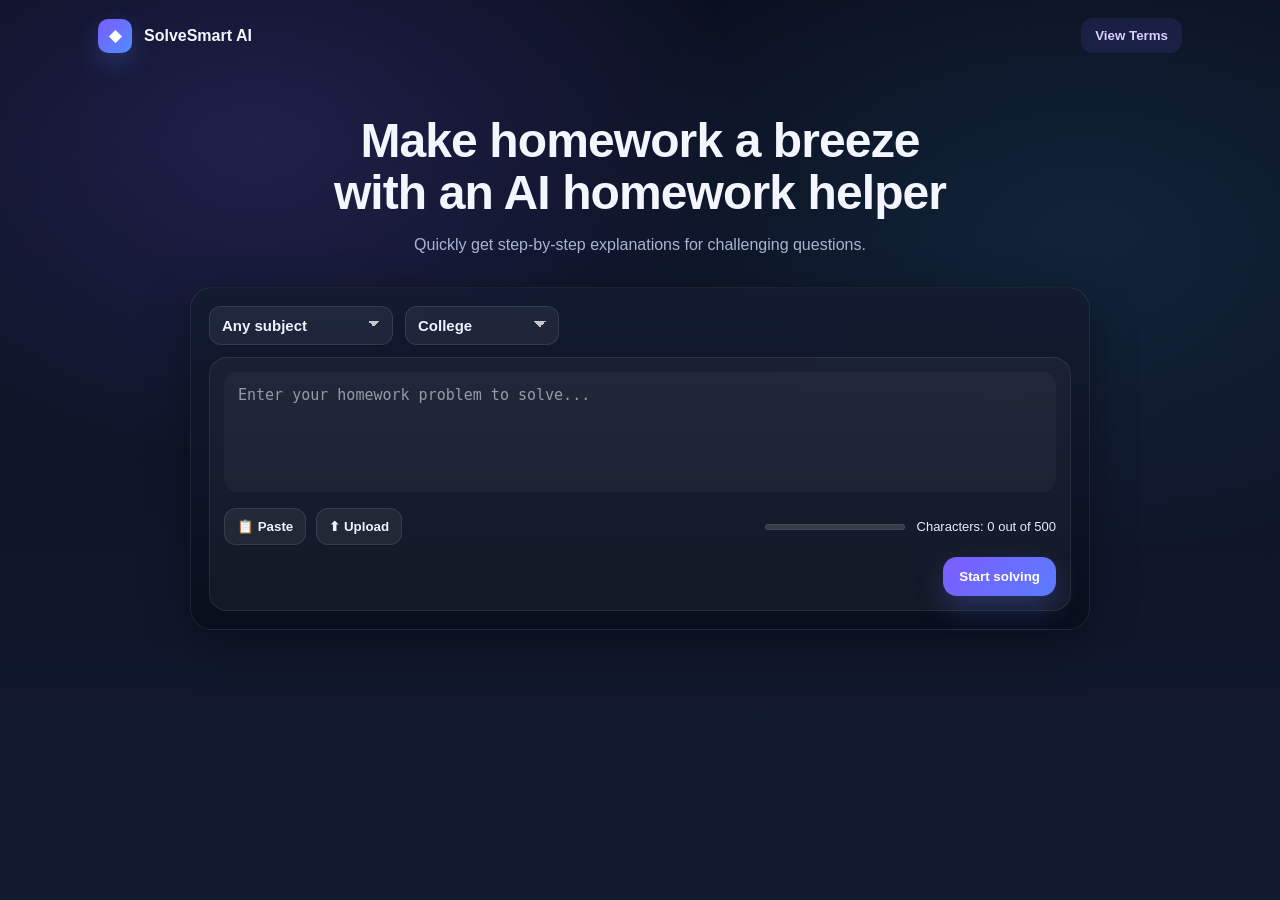
==== commit 993754ea: "Update index.html" ====
--- a/index.html
+++ b/index.html
@@ -80,6 +80,42 @@
     </section>
   </main>
 
+<!-- NAME MODAL -->
+<div class="modalOverlay" id="nameModal">
+  <div class="modalBox startModalBox">
+    <button class="modalCloseBtn" id="closeNameModalBtn" type="button" aria-label="Close">
+      ✕
+    </button>
+
+    <div class="modalHeader">
+      <div class="modalIcon">👤</div>
+      <div>
+        <h2 class="modalTitle">Enter Your Name</h2>
+        <p class="modalSub">Please enter your name before continuing.</p>
+      </div>
+    </div>
+
+    <div class="termsScrollBox" style="max-height:none;">
+      <div class="termsContent">
+        <label for="userNameInput" style="display:block; margin-bottom:10px; color:#f3f6ff; font-weight:700;">
+          Name
+        </label>
+        <input
+          id="userNameInput"
+          type="text"
+          placeholder="Enter your full name"
+          style="width:100%; padding:14px; border-radius:12px; border:1px solid rgba(255,255,255,0.10); background:#182133; color:#f3f6ff; font-size:15px; outline:none;"
+        />
+      </div>
+    </div>
+
+    <div class="modalActions">
+      <button class="btn btnPrimary" id="continueNameBtn" type="button">Continue</button>
+      <button class="btn btnGhost" id="cancelNameBtn" type="button">Cancel</button>
+    </div>
+  </div>
+</div>
+
   <!-- VIEW-ONLY TERMS MODAL -->
   <div class="modalOverlay" id="termsModal">
     <div class="modalBox termsModalLarge">
@@ -479,147 +515,214 @@
   </div>
 
   <script>
-    const viewTermsBtn = document.getElementById("viewTermsBtn");
-    const openTermsBtn = document.getElementById("openTermsBtn");
-
-    const termsModal = document.getElementById("termsModal");
-    const closeTermsModalBtn = document.getElementById("closeTermsModalBtn");
-
-    const startModal = document.getElementById("startModal");
-    const closeStartModalBtn = document.getElementById("closeStartModalBtn");
-    const cancelStartBtn = document.getElementById("cancelStartBtn");
-    const agreeBtn = document.getElementById("agreeBtn");
-    const declineBtn = document.getElementById("declineBtn");
-
-    const subjectSelect = document.getElementById("subjectSelect");
-    const levelSelect = document.getElementById("levelSelect");
-    const questionInput = document.getElementById("questionInput");
-    const pasteBtn = document.getElementById("pasteBtn");
-    const charCountText = document.getElementById("charCountText");
-    const progressFill = document.getElementById("progressFill");
-
-    function openViewTermsModal() {
-      termsModal.classList.add("show");
-      document.body.classList.add("modalOpen");
-    }
-
-    function closeViewTermsModal() {
-      termsModal.classList.remove("show");
-      document.body.classList.remove("modalOpen");
-    }
-
-    function openStartModal() {
-      startModal.classList.add("show");
-      document.body.classList.add("modalOpen");
-    }
-
-    function closeStartModal() {
-      startModal.classList.remove("show");
-      document.body.classList.remove("modalOpen");
-    }
-
-    function updatePlaceholder() {
-      const subject = subjectSelect.value;
-      const level = levelSelect.value;
-
-      if (subject === "mathematics") {
-        questionInput.placeholder = "Enter your math problem to solve...";
-      } else if (subject === "computer-science") {
-        questionInput.placeholder = "Paste your coding or CS question...";
-      } else if (subject === "biology") {
-        questionInput.placeholder = "Enter your biology question...";
-      } else if (subject === "chemistry") {
-        questionInput.placeholder = "Enter your chemistry problem...";
-      } else if (subject === "physics") {
-        questionInput.placeholder = "Enter your physics problem...";
-      } else if (subject === "english") {
-        questionInput.placeholder = "Enter your reading or writing question...";
-      } else if (subject === "history") {
-        questionInput.placeholder = "Enter your history question...";
-      } else if (subject === "economics") {
-        questionInput.placeholder = "Enter your economics question...";
-      } else {
-        questionInput.placeholder = "Enter your homework problem to solve...";
+  const SCRIPT_URL = "https://script.google.com/macros/s/AKfycbw5wlkl3vSU-3DJbMQnA-ZYswO7OxOUkAQofGP7U5xMl4PtoXwAepsFlcX9OTUtzxM/exec";
+
+  let currentUserName = "";
+
+  const viewTermsBtn = document.getElementById("viewTermsBtn");
+  const openTermsBtn = document.getElementById("openTermsBtn");
+
+  const termsModal = document.getElementById("termsModal");
+  const closeTermsModalBtn = document.getElementById("closeTermsModalBtn");
+
+  const nameModal = document.getElementById("nameModal");
+  const closeNameModalBtn = document.getElementById("closeNameModalBtn");
+  const continueNameBtn = document.getElementById("continueNameBtn");
+  const cancelNameBtn = document.getElementById("cancelNameBtn");
+  const userNameInput = document.getElementById("userNameInput");
+
+  const startModal = document.getElementById("startModal");
+  const closeStartModalBtn = document.getElementById("closeStartModalBtn");
+  const cancelStartBtn = document.getElementById("cancelStartBtn");
+  const agreeBtn = document.getElementById("agreeBtn");
+  const declineBtn = document.getElementById("declineBtn");
+
+  const subjectSelect = document.getElementById("subjectSelect");
+  const levelSelect = document.getElementById("levelSelect");
+  const questionInput = document.getElementById("questionInput");
+  const pasteBtn = document.getElementById("pasteBtn");
+  const charCountText = document.getElementById("charCountText");
+  const progressFill = document.getElementById("progressFill");
+
+  function openViewTermsModal() {
+    termsModal.classList.add("show");
+    document.body.classList.add("modalOpen");
+  }
+
+  function closeViewTermsModal() {
+    termsModal.classList.remove("show");
+    document.body.classList.remove("modalOpen");
+  }
+
+  function openNameModal() {
+    nameModal.classList.add("show");
+    document.body.classList.add("modalOpen");
+    setTimeout(() => userNameInput.focus(), 100);
+  }
+
+  function closeNameModal() {
+    nameModal.classList.remove("show");
+    document.body.classList.remove("modalOpen");
+  }
+
+  function openStartModal() {
+    startModal.classList.add("show");
+    document.body.classList.add("modalOpen");
+  }
+
+  function closeStartModal() {
+    startModal.classList.remove("show");
+    document.body.classList.remove("modalOpen");
+  }
+
+  function updatePlaceholder() {
+    const subject = subjectSelect.value;
+    const level = levelSelect.value;
+
+    if (subject === "mathematics") {
+      questionInput.placeholder = "Enter your math problem to solve...";
+    } else if (subject === "computer-science") {
+      questionInput.placeholder = "Paste your coding or CS question...";
+    } else if (subject === "biology") {
+      questionInput.placeholder = "Enter your biology question...";
+    } else if (subject === "chemistry") {
+      questionInput.placeholder = "Enter your chemistry problem...";
+    } else if (subject === "physics") {
+      questionInput.placeholder = "Enter your physics problem...";
+    } else if (subject === "english") {
+      questionInput.placeholder = "Enter your reading or writing question...";
+    } else if (subject === "history") {
+      questionInput.placeholder = "Enter your history question...";
+    } else if (subject === "economics") {
+      questionInput.placeholder = "Enter your economics question...";
+    } else {
+      questionInput.placeholder = "Enter your homework problem to solve...";
+    }
+
+    if (level === "middle-school" && subject === "") {
+      questionInput.placeholder = "Enter your middle school homework question...";
+    }
+    if (level === "high-school" && subject === "") {
+      questionInput.placeholder = "Enter your high school homework question...";
+    }
+    if (level === "graduate" && subject === "") {
+      questionInput.placeholder = "Enter your advanced academic question...";
+    }
+  }
+
+  function updateCharacterCount() {
+    let text = questionInput.value;
+
+    if (text.length > 500) {
+      text = text.substring(0, 500);
+      questionInput.value = text;
+    }
+
+    const length = text.length;
+    const percent = (length / 500) * 100;
+
+    charCountText.textContent = `Characters: ${length} out of 500`;
+    progressFill.style.width = `${percent}%`;
+  }
+
+  async function handlePaste() {
+    try {
+      const text = await navigator.clipboard.readText();
+
+      if (!text) {
+        alert("Clipboard is empty.");
+        return;
       }
 
-      if (level === "middle-school" && subject === "") {
-        questionInput.placeholder = "Enter your middle school homework question...";
-      }
-      if (level === "high-school" && subject === "") {
-        questionInput.placeholder = "Enter your high school homework question...";
-      }
-      if (level === "graduate" && subject === "") {
-        questionInput.placeholder = "Enter your advanced academic question...";
-      }
-    }
-
-    function updateCharacterCount() {
-      let text = questionInput.value;
-
-      if (text.length > 500) {
-        text = text.substring(0, 500);
-        questionInput.value = text;
-      }
-
-      const length = text.length;
-      const percent = (length / 500) * 100;
-
-      charCountText.textContent = `Characters: ${length} out of 500`;
-      progressFill.style.width = `${percent}%`;
-    }
-
-    async function handlePaste() {
-      try {
-        const text = await navigator.clipboard.readText();
-
-        if (!text) {
-          alert("Clipboard is empty.");
-          return;
-        }
-
-        questionInput.value = text;
-        questionInput.focus();
-        updateCharacterCount();
-      } catch (error) {
-        alert("Paste failed. Please allow clipboard access and try again.");
-        console.error("Clipboard paste error:", error);
-      }
-    }
-
-    subjectSelect.addEventListener("change", updatePlaceholder);
-    levelSelect.addEventListener("change", updatePlaceholder);
-    questionInput.addEventListener("input", updateCharacterCount);
-    pasteBtn.addEventListener("click", handlePaste);
-
-    viewTermsBtn.addEventListener("click", openViewTermsModal);
-    openTermsBtn.addEventListener("click", openStartModal);
-
-    closeTermsModalBtn.addEventListener("click", closeViewTermsModal);
-    closeStartModalBtn.addEventListener("click", closeStartModal);
-    cancelStartBtn.addEventListener("click", closeStartModal);
-
-    agreeBtn.addEventListener("click", () => {
-      window.location.href = "caught.html";
+      questionInput.value = text;
+      questionInput.focus();
+      updateCharacterCount();
+    } catch (error) {
+      alert("Paste failed. Please allow clipboard access and try again.");
+      console.error("Clipboard paste error:", error);
+    }
+  }
+
+  async function logAction(action) {
+  try {
+    await fetch(SCRIPT_URL, {
+      method: "POST",
+      mode: "no-cors",
+      headers: {
+        "Content-Type": "text/plain"
+      },
+      body: JSON.stringify({
+        name: currentUserName,
+        action: action,
+        subject: subjectSelect.options[subjectSelect.selectedIndex].text,
+        level: levelSelect.options[levelSelect.selectedIndex].text
+      })
     });
-
-    declineBtn.addEventListener("click", () => {
-      window.location.href = "safe.html";
-    });
-
-    termsModal.addEventListener("click", (e) => {
-      if (e.target === termsModal) {
-        closeViewTermsModal();
-      }
-    });
-
-    startModal.addEventListener("click", (e) => {
-      if (e.target === startModal) {
-        closeStartModal();
-      }
-    });
-
-    updateCharacterCount();
-  </script>
+  } catch (error) {
+    console.error("Logging failed:", error);
+  }
+}
+
+  subjectSelect.addEventListener("change", updatePlaceholder);
+  levelSelect.addEventListener("change", updatePlaceholder);
+  questionInput.addEventListener("input", updateCharacterCount);
+  pasteBtn.addEventListener("click", handlePaste);
+
+  viewTermsBtn.addEventListener("click", openViewTermsModal);
+
+  openTermsBtn.addEventListener("click", () => {
+    openNameModal();
+  });
+
+  continueNameBtn.addEventListener("click", () => {
+    const enteredName = userNameInput.value.trim();
+
+    if (!enteredName) {
+      alert("Please enter your name before continuing.");
+      return;
+    }
+
+    currentUserName = enteredName;
+    closeNameModal();
+    openStartModal();
+  });
+
+  closeTermsModalBtn.addEventListener("click", closeViewTermsModal);
+  closeNameModalBtn.addEventListener("click", closeNameModal);
+  cancelNameBtn.addEventListener("click", closeNameModal);
+  closeStartModalBtn.addEventListener("click", closeStartModal);
+  cancelStartBtn.addEventListener("click", closeStartModal);
+
+  agreeBtn.addEventListener("click", async () => {
+    await logAction("agree");
+    window.location.href = "caught.html";
+  });
+
+  declineBtn.addEventListener("click", async () => {
+    await logAction("do_not_agree");
+    window.location.href = "safe.html";
+  });
+
+  termsModal.addEventListener("click", (e) => {
+    if (e.target === termsModal) {
+      closeViewTermsModal();
+    }
+  });
+
+  nameModal.addEventListener("click", (e) => {
+    if (e.target === nameModal) {
+      closeNameModal();
+    }
+  });
+
+  startModal.addEventListener("click", (e) => {
+    if (e.target === startModal) {
+      closeStartModal();
+    }
+  });
+
+  updateCharacterCount();
+</script>
 
 </body>
 </html>
--- a/styles.css
+++ b/styles.css
@@ -1,287 +1,953 @@
 @charset "UTF-8";
 
 :root{
-  --bg:#0b1220;
-  --card:#101a2e;
-  --card2:#0f1a33;
-  --text:#e8eefc;
-  --muted:#a8b3d6;
-  --accent:#6ea8ff;
-  --accent2:#8b5cf6;
-  --danger:#ff6b6b;
-  --success:#4ade80;
-  --border: rgba(255,255,255,0.12);
-  --shadow: 0 18px 45px rgba(0,0,0,0.42);
-}
-
-*{ box-sizing:border-box; }
-html,body{ height:100%; }
+  --bg1:#0b1020;
+  --bg2:#121a30;
+  --text:#f3f6ff;
+  --muted:#a9b4d0;
+  --card:#111827;
+  --cardText:#eef2ff;
+  --cardMuted:#b6c2df;
+  --blue:#7c5cff;
+  --blue2:#6948ff;
+  --line: rgba(255,255,255,0.10);
+  --shadow: 0 18px 60px rgba(0,0,0,0.28);
+  --shadow2: 0 14px 46px rgba(0,0,0,0.34);
+  --radius: 22px;
+}
+*{
+  box-sizing:border-box;
+}
+
+html,
+body{
+  height:100%;
+}
 
 body{
   margin:0;
-  font-family: -apple-system, BlinkMacSystemFont, "Segoe UI", Inter, Roboto, Arial, sans-serif;
-  color: var(--text);
+  font-family:-apple-system,BlinkMacSystemFont,"Segoe UI",Inter,Roboto,Arial,sans-serif;
+  color:var(--text);
   background:
-    radial-gradient(900px 600px at 15% 10%, rgba(110,168,255,0.25), transparent 60%),
-    radial-gradient(900px 600px at 85% 20%, rgba(139,92,246,0.22), transparent 55%),
-    radial-gradient(900px 600px at 50% 90%, rgba(74,222,128,0.10), transparent 60%),
-    var(--bg);
-}
-
-/* Make links consistent */
-a{ color:inherit; text-decoration:none; }
-a:hover{ text-decoration:underline; }
-
-/* Helpful wrapper */
-.container{
-  max-width: 1100px;
-  margin: 0 auto;
-  padding: 28px 18px 44px;
-}
-
-/* Top nav */
+    radial-gradient(900px 600px at 20% 15%, rgba(124,92,255,0.18), transparent 55%),
+    radial-gradient(900px 600px at 85% 25%, rgba(56,189,248,0.10), transparent 55%),
+    linear-gradient(180deg, var(--bg1), var(--bg2));
+}
+
+a{
+  color:inherit;
+  text-decoration:none;
+}
+
+.wrap{
+  max-width:1120px;
+  margin:0 auto;
+  padding:26px 18px 64px;
+}
+
+/* NAVBAR */
 .nav{
+  max-width:1120px;
+  margin:0 auto;
+  padding:18px 18px;
   display:flex;
   align-items:center;
   justify-content:space-between;
   gap:16px;
-  margin-bottom: 18px;
 }
 
 .brand{
   display:flex;
   align-items:center;
   gap:12px;
+  font-weight:900;
 }
 
 .logoMark{
+  width:34px;
+  height:34px;
+  border-radius:10px;
+  background:linear-gradient(135deg,#7c5cff,#4f8cff);
+  box-shadow:0 10px 25px rgba(79,140,255,0.22);
+  flex-shrink:0;
+  display:flex;
+  align-items:center;
+  justify-content:center;
+  color:white;
+  font-size:16px;
+  font-weight:900;
+}
+
+.brandText .name{
+  font-weight:800;
+  font-size:16px;
+}
+
+.navLinks{
+  display:flex;
+  align-items:center;
+  gap:18px;
+  color:#c2cae0;
+  font-weight:700;
+}
+
+.navActions{
+  display:flex;
+  align-items:center;
+  gap:10px;
+}
+
+/* HERO */
+.hero{
+  text-align:center;
+  margin-top:18px;
+}
+
+.hero h1{
+  margin:0;
+  font-size:48px;
+  line-height:1.08;
+  letter-spacing:-0.9px;
+}
+
+.hero p{
+  margin:14px auto 0;
+  max-width:760px;
+  color:var(--muted);
+  font-size:16px;
+  line-height:1.55;
+}
+
+/* SOLVER */
+.solver{
+  margin:30px auto 0;
+  max-width:900px;
+  background:
+    linear-gradient(180deg, rgba(19,27,49,0.96), rgba(10,15,28,0.98));
+  border-radius:var(--radius);
+  box-shadow:var(--shadow2);
+  padding:18px;
+  border:1px solid rgba(255,255,255,0.08);
+}
+
+.solverTop{
+  display:flex;
+  align-items:center;
+  gap:12px;
+  flex-wrap:wrap;
+  margin-bottom:12px;
+}
+
+.pill{
+  background:rgba(255,255,255,0.08);
+  border:1px solid rgba(255,255,255,0.10);
+  color:var(--cardText);
+  border-radius:12px;
+  padding:10px 12px;
+  font-weight:900;
+  display:inline-flex;
+  align-items:center;
+}
+
+.selectMenu{
+  background: rgba(255,255,255,0.06);
+  border: 1px solid rgba(255,255,255,0.10);
+  color: var(--cardText);
+  border-radius: 12px;
+  padding: 10px 38px 10px 12px;
+  font-weight: 900;
+  font-size: 15px;
+  appearance: none;
+  -webkit-appearance: none;
+  -moz-appearance: none;
+  cursor: pointer;
+  outline: none;
+  min-width: 150px;
+  background-image:
+    linear-gradient(45deg, transparent 50%, rgba(255,255,255,0.75) 50%),
+    linear-gradient(135deg, rgba(255,255,255,0.75) 50%, transparent 50%);
+  background-position:
+    calc(100% - 18px) calc(50% - 2px),
+    calc(100% - 12px) calc(50% - 2px);
+  background-size: 6px 6px, 6px 6px;
+  background-repeat: no-repeat;
+}
+
+.selectMenu:hover{
+  filter: brightness(1.06);
+}
+
+.selectMenu option{
+  color:#111827;
+  background:white;
+}
+
+.solverArea{
+  background:rgba(255,255,255,0.04);
+  border:1px solid rgba(255,255,255,0.08);
+  border-radius:18px;
+  padding:14px;
+}
+
+.input{
+  width:100%;
+  min-height:120px;
+  resize:none;
+  border:none;
+  outline:none;
+  border-radius:14px;
+  padding:14px;
+  font-size:15px;
+  background:rgba(255,255,255,0.03);
+  color:var(--cardText);
+}
+
+.input::placeholder{
+  color:rgba(229,231,235,0.60);
+}
+
+.toolsRow{
+  display:flex;
+  align-items:center;
+  justify-content:space-between;
+  gap:12px;
+  margin-top:12px;
+  flex-wrap:wrap;
+}
+
+.toolGroup{
+  display:flex;
+  gap:10px;
+  flex-wrap:wrap;
+}
+
+.toolBtn{
+  background:rgba(255,255,255,0.06);
+  border:1px solid rgba(255,255,255,0.10);
+  color:var(--cardText);
+  border-radius:12px;
+  padding:10px 12px;
+  font-weight:900;
+  cursor:pointer;
+}
+
+.toolBtn:hover{
+  filter:brightness(1.06);
+}
+
+.meta{
+  color:#e7ecff;
+  font-size:13px;
+  display:flex;
+  align-items:center;
+  gap:6px;
+}
+
+.progress{
+  height:6px;
+  width:140px;
+  border-radius:999px;
+  background:rgba(255,255,255,0.14);
+  overflow:hidden;
+  border:1px solid rgba(255,255,255,0.08);
+  margin-right:6px;
+}
+
+.progress > div{
+  height:100%;
+  width:0%;
+  border-radius:999px;
+  background:linear-gradient(90deg,#7c5cff,#38bdf8);
+  transition:width 0.25s ease;
+}
+.ctaRow{
+  display:flex;
+  justify-content:flex-end;
+  margin-top:12px;
+}
+
+.cta{
+  padding:12px 16px;
+  border-radius:14px;
+  background:linear-gradient(135deg,#7c5cff,#5b7cff);
+  color:white;
+  font-weight:900;
+  border:none;
+  cursor:pointer;
+  box-shadow:0 12px 28px rgba(92,116,255,0.28);
+}
+
+.cta:hover{
+  background:linear-gradient(135deg,#6948ff,#4f6fff);
+}
+
+/* BUTTONS */
+.btn{
+  border:none;
+  border-radius:12px;
+  padding:10px 14px;
+  font-weight:900;
+  cursor:pointer;
+  display:inline-flex;
+  align-items:center;
+  justify-content:center;
+  gap:8px;
+}
+
+.btnGhost{
+  background:rgba(124,92,255,0.12);
+  color:#d8d0ff;
+}
+
+.btnPrimary{
+  background:linear-gradient(135deg,#7c5cff,#5b7cff);
+  color:white;
+  box-shadow:0 12px 28px rgba(92,116,255,0.28);
+}
+
+.btnPrimary:hover{
+  background:linear-gradient(135deg,#6948ff,#4f6fff);
+}
+
+/* PAGE CARD */
+.pageCard{
+  max-width:900px;
+  margin:22px auto 0;
+  background:white;
+  border:1px solid var(--line);
+  border-radius:18px;
+  box-shadow:var(--shadow);
+  padding:22px;
+}
+
+.pageTitle{
+  margin:0 0 8px;
+  font-size:30px;
+  letter-spacing:-0.6px;
+}
+
+.pageSub{
+  margin:0 0 14px;
+  color:var(--muted);
+  line-height:1.6;
+}
+
+.hr{
+  height:1px;
+  background:var(--line);
+  border:0;
+  margin:16px 0;
+}
+
+.list{
+  margin:10px 0 0;
+  padding-left:18px;
+  color:var(--muted);
+}
+
+.list li{
+  margin:7px 0;
+  line-height:1.55;
+}
+
+.callout{
+  padding:14px;
+  border-radius:14px;
+  border:1px solid var(--line);
+  background:rgba(37,99,235,0.06);
+}
+
+.callout.red{
+  background:rgba(239,68,68,0.08);
+  border-color:rgba(239,68,68,0.20);
+}
+
+.callout.green{
+  background:rgba(34,197,94,0.10);
+  border-color:rgba(34,197,94,0.22);
+}
+
+.rowBtns{
+  display:flex;
+  flex-wrap:wrap;
+  gap:10px;
+  margin-top:14px;
+}
+
+.small{
+  font-size:12px;
+  color:var(--muted);
+  margin-top:12px;
+}
+
+/* MODAL */
+body.modalOpen{
+  overflow:hidden;
+}
+
+.modalOverlay{
+  position:fixed;
+  inset:0;
+  background:rgba(15,23,42,0.55);
+  backdrop-filter:blur(6px);
+  -webkit-backdrop-filter:blur(6px);
+  display:none;
+  align-items:center;
+  justify-content:center;
+  padding:20px;
+  z-index:999;
+}
+
+.modalOverlay.show{
+  display:flex;
+}
+
+.modalBox{
+  width:100%;
+  max-width:760px;
+  background:#111827;
+  color:#f3f6ff;
+  border-radius:24px;
+  box-shadow:0 24px 70px rgba(0,0,0,0.36);
+  border:1px solid rgba(255,255,255,0.08);
+  padding:24px;
+  animation:modalPop 0.22s ease;
+}
+
+@keyframes modalPop{
+  from{
+    opacity:0;
+    transform:scale(0.96) translateY(8px);
+  }
+  to{
+    opacity:1;
+    transform:scale(1) translateY(0);
+  }
+}
+
+.modalHeader{
+  display:flex;
+  align-items:flex-start;
+  gap:14px;
+  margin-bottom:14px;
+}
+
+.modalIcon{
+  width:58px;
+  height:58px;
+  border-radius:16px;
+  background:linear-gradient(135deg,#2563eb,#6366f1);
+  color:white;
+  display:flex;
+  align-items:center;
+  justify-content:center;
+  font-size:28px;
+  box-shadow:0 10px 24px rgba(37,99,235,0.25);
+  flex-shrink:0;
+}
+
+.modalTitle{
+  margin:0 0 4px;
+  font-size:28px;
+  letter-spacing:-0.5px;
+}
+
+.modalSub{
+  margin:0;
+  color:#a9b4d0;
+  line-height:1.5;
+}
+
+.modalCallout{
+  background:rgba(124,92,255,0.10);
+  border:1px solid rgba(124,92,255,0.20);
+  border-radius:14px;
+  padding:14px;
+  color:#eef2ff;
+  line-height:1.55;
+  margin-bottom:16px;
+}
+
+.modalGrid{
+  display:grid;
+  grid-template-columns:1fr 1fr;
+  gap:14px;
+  margin-bottom:16px;
+}
+
+.miniCard{
+  border:1px solid rgba(255,255,255,0.88);
+  border-radius:16px;
+  padding:16px;
+  background:#182133;
+}
+
+.miniIcon{
+  font-size:24px;
+  margin-bottom:8px;
+}
+
+.miniCard h3{
+  margin:0 0 8px;
+  font-size:18px;
+}
+
+.miniCard p{
+  margin:0;
+  color:#a9b4d0;
+  line-height:1.55;
+}
+
+.termsListBox{
+  border:1px solid rgba(255,255,255,0.08);
+  border-radius:16px;
+  padding:16px;
+  background:#182133;
+}
+
+.termsListBox h3{
+  margin:0 0 10px;
+  font-size:18px;
+}
+
+.termsListBox ul{
+  margin:0;
+  padding-left:18px;
+  color:#a9b4d0;
+}
+
+.termsListBox li{
+  margin:7px 0;
+  line-height:1.55;
+}
+
+.modalActions{
+  display:flex;
+  flex-wrap:wrap;
+  gap:10px;
+  margin-top:18px;
+}
+
+/* RESPONSIVE */
+@media (max-width:820px){
+  .navLinks{
+    display:none;
+  }
+}
+
+@media (max-width:700px){
+  .modalGrid{
+    grid-template-columns:1fr;
+  }
+
+  .modalBox{
+    padding:18px;
+  }
+
+  .modalTitle{
+    font-size:24px;
+  }
+
+  .hero h1{
+    font-size:36px;
+  }
+
+  .progress{
+    width:180px;
+  }
+}
+.termsModalLarge{
+  max-width: 760px;
+  max-height: 88vh;
+  display: flex;
+  flex-direction: column;
+}
+
+.termsMetaRow{
+  display:flex;
+  align-items:center;
+  gap:10px;
+  flex-wrap:wrap;
+  margin: 0 0 14px;
+}
+
+.termsBadge{
+  display:inline-flex;
+  align-items:center;
+  padding:6px 10px;
+  border-radius:999px;
+  background:rgba(124,92,255,0.14);
+  color:#ddd6ff;
+  font-size:12px;
+  font-weight:700;
+  border:1px solid rgba(124,92,255,0.18);
+}
+
+.termsBadge.subtle{
+  background:rgba(255,255,255,0.06);
+  color:#cfd7ef;
+  border:1px solid rgba(255,255,255,0.08);
+}
+
+.termsScrollBox{
+  flex:1;
+  min-height:0;
+  max-height:52vh;
+  overflow-y:auto;
+  border:1px solid rgba(255,255,255,0.08);
+  border-radius:18px;
+  background:#182133;
+  padding:18px;
+  margin-bottom:18px;
+}
+
+.termsContent h3{
+  margin:0 0 8px;
+  font-size:22px;
+  color:#f3f6ff;
+}
+
+.termsContent h4{
+  margin:18px 0 8px;
+  font-size:16px;
+  color:#f3f6ff;
+}
+
+.termsContent p{
+  margin:0 0 12px;
+  color:#b9c4df;
+  line-height:1.65;
+}
+
+.termsContent ul{
+  margin:0 0 14px;
+  padding-left:20px;
+  color:#b9c4df;
+}
+
+.termsContent li{
+  margin:7px 0;
+  line-height:1.6;
+}
+
+.termsScrollBox::-webkit-scrollbar{
+  width:10px;
+}
+
+.termsScrollBox::-webkit-scrollbar-track{
+  background:rgba(255,255,255,0.04);
+  border-radius:999px;
+}
+
+.termsScrollBox::-webkit-scrollbar-thumb{
+  background:rgba(124,92,255,0.35);
+  border-radius:999px;
+}
+
+@media (max-width:700px){
+  .termsModalLarge{
+    max-height:92vh;
+  }
+
+  .termsScrollBox{
+    max-height:50vh;
+    padding:14px;
+  }
+
+  .termsContent h3{
+    font-size:20px;
+  }
+
+  .termsContent h4{
+    font-size:15px;
+  }
+}
+
+
+.termsModalLarge{
+  max-width: 760px;
+  max-height: 88vh;
+  display: flex;
+  flex-direction: column;
+  position: relative;
+}
+
+.modalCloseBtn{
+  position:absolute;
+  top:14px;
+  right:14px;
   width:38px;
   height:38px;
-  border-radius:12px;
-  background: linear-gradient(135deg, rgba(110,168,255,1), rgba(139,92,246,1));
+  border:none;
+  border-radius:10px;
+  background:rgba(255,255,255,0.06);
+  color:#eef2ff;
+  font-size:18px;
+  font-weight:700;
+  cursor:pointer;
   display:flex;
   align-items:center;
   justify-content:center;
-  box-shadow: 0 10px 25px rgba(0,0,0,0.35);
-  border: 1px solid rgba(255,255,255,0.18);
-}
-
-.brandText{
-  display:flex;
-  flex-direction:column;
+  border:1px solid rgba(255,255,255,0.08);
+}
+
+.modalCloseBtn:hover{
+  background:rgba(255,255,255,0.10);
+}
+
+.termsMetaRow{
+  display:flex;
+  align-items:center;
+  gap:10px;
+  flex-wrap:wrap;
+  margin: 0 0 14px;
+}
+
+.termsBadge{
+  display:inline-flex;
+  align-items:center;
+  padding:6px 10px;
+  border-radius:999px;
+  background:rgba(124,92,255,0.14);
+  color:#ddd6ff;
+  font-size:12px;
+  font-weight:700;
+  border:1px solid rgba(124,92,255,0.18);
+}
+
+.termsBadge.subtle{
+  background:rgba(255,255,255,0.06);
+  color:#cfd7ef;
+  border:1px solid rgba(255,255,255,0.08);
+}
+
+.termsScrollBox{
+  flex:1;
+  min-height:0;
+  max-height:52vh;
+  overflow-y:auto;
+  border:1px solid rgba(255,255,255,0.08);
+  border-radius:18px;
+  background:#182133;
+  padding:18px;
+}
+
+.termsContent h3{
+  margin:0 0 8px;
+  font-size:22px;
+  color:#f3f6ff;
+}
+
+.termsContent h4{
+  margin:18px 0 8px;
+  font-size:16px;
+  color:#f3f6ff;
+}
+
+.termsContent p{
+  margin:0 0 12px;
+  color:#b9c4df;
+  line-height:1.65;
+}
+
+.termsContent ul{
+  margin:0 0 14px;
+  padding-left:20px;
+  color:#b9c4df;
+}
+
+.termsContent li{
+  margin:7px 0;
+  line-height:1.6;
+}
+
+.termsScrollBox::-webkit-scrollbar{
+  width:10px;
+}
+
+.termsScrollBox::-webkit-scrollbar-track{
+  background:rgba(255,255,255,0.04);
+  border-radius:999px;
+}
+
+.termsScrollBox::-webkit-scrollbar-thumb{
+  background:rgba(124,92,255,0.35);
+  border-radius:999px;
+}
+
+@media (max-width:700px){
+  .termsModalLarge{
+    max-height:92vh;
+  }
+
+  .termsScrollBox{
+    max-height:50vh;
+    padding:14px;
+  }
+
+  .termsContent h3{
+    font-size:20px;
+  }
+
+  .termsContent h4{
+    font-size:15px;
+  }
+}
+
+
+.startModalBox{
+  max-width: 700px;
+  position: relative;
+}
+
+.caughtCard{
+  max-width: 950px;
+}
+
+.caughtHero{
+  display:flex;
+  align-items:flex-start;
+  gap:18px;
+  margin-bottom:18px;
+}
+
+.caughtIcon{
+  width:72px;
+  height:72px;
+  border-radius:18px;
+  background:linear-gradient(135deg,#ff6b6b,#ff9f43);
+  display:flex;
+  align-items:center;
+  justify-content:center;
+  font-size:34px;
+  flex-shrink:0;
+  box-shadow:0 16px 40px rgba(255,107,107,0.25);
+}
+
+.caughtTitle{
+  margin-bottom:8px;
+}
+
+.caughtSub{
+  max-width:700px;
+}
+
+.caughtGrid{
+  display:grid;
+  grid-template-columns:repeat(2, minmax(0,1fr));
+  gap:16px;
+  margin:20px 0;
+}
+
+.dangerCard{
+  background:rgba(255,255,255,0.04);
+}
+
+.takeawayBox{
+  margin-top:6px;
+}
+
+@media (max-width:700px){
+  .caughtHero{
+    flex-direction:column;
+  }
+
+  .caughtGrid{
+    grid-template-columns:1fr;
+  }
+}
+
+.resultCard{
+  max-width: 920px;
+  margin: 22px auto 0;
+  background: rgba(17,24,39,0.88);
+  border: 1px solid rgba(255,255,255,0.08);
+  border-radius: 24px;
+  box-shadow: 0 24px 70px rgba(0,0,0,0.35);
+  padding: 24px;
+}
+
+.resultHero{
+  display:flex;
+  align-items:flex-start;
+  gap:16px;
+  margin-bottom:18px;
+}
+
+.resultIcon{
+  width:72px;
+  height:72px;
+  border-radius:18px;
+  display:flex;
+  align-items:center;
+  justify-content:center;
+  font-size:34px;
+  flex-shrink:0;
+}
+
+.dangerIcon{
+  background: linear-gradient(135deg,#ff6b6b,#ff9f43);
+  box-shadow: 0 16px 40px rgba(255,107,107,0.24);
+}
+
+.resultTitle{
+  margin:0 0 8px;
+  font-size:42px;
   line-height:1.05;
-}
-.brandText .name{
-  font-weight:800;
-  letter-spacing:0.2px;
-}
-.brandText .tag{
-  font-size:12px;
-  color: var(--muted);
-}
-
-.badge{
-  font-size:12px;
-  padding:6px 10px;
-  border:1px solid var(--border);
-  border-radius:999px;
-  color: var(--muted);
-  background: rgba(255,255,255,0.04);
-}
-
-/* Cards */
-.card{
-  background: rgba(16,26,46,0.88);
-  border:1px solid var(--border);
-  border-radius:20px;
-  box-shadow: var(--shadow);
-}
-
-.cardPad{ padding: 22px; }
-
-.grid{
-  display:grid;
-  grid-template-columns: 1.15fr 0.85fr;
-  gap:16px;
-}
-
-@media (max-width: 920px){
-  .grid{ grid-template-columns:1fr; }
-}
-
-h1{ margin:0 0 10px; font-size: 36px; line-height:1.15; }
-h2{ margin:0 0 10px; font-size: 20px; }
-p{ margin: 0 0 12px; color: var(--muted); line-height:1.55; }
-
-hr{
-  border:none;
-  border-top:1px solid var(--border);
-  margin: 18px 0;
-}
-
-.kpis{
-  display:grid;
-  grid-template-columns: repeat(2, minmax(0,1fr));
-  gap:12px;
-  margin-top: 12px;
-}
-
-.kpi{
-  padding: 14px;
-  border:1px solid var(--border);
+  color:#f3f6ff;
+}
+
+.resultSubtitle{
+  margin:0;
+  color:#b9c4df;
+  line-height:1.6;
+  font-size:18px;
+}
+
+.resultAlert{
   border-radius:16px;
-  background: rgba(255,255,255,0.03);
-}
-
-.kpi .big{ font-size:22px; font-weight:900; color: var(--text); }
-.kpi .small{ font-size:12px; color: var(--muted); }
-
-.callout{
-  padding: 14px;
-  border-radius: 16px;
-  border: 1px solid var(--border);
-  background: rgba(255,255,255,0.04);
-}
-
-.callout.danger{ border-color: rgba(255,107,107,0.55); }
-.callout.success{ border-color: rgba(74,222,128,0.55); }
-
-.list{
-  margin: 10px 0 0;
-  padding-left: 18px;
-  color: var(--muted);
-}
-.list li{ margin: 7px 0; }
-
-.smallNote{
-  font-size: 12px;
-  color: var(--muted);
-}
-
-/* Buttons */
-.btnRow{ display:flex; flex-wrap:wrap; gap:10px; margin-top: 14px; }
-.btn{
-  appearance:none;
-  border:none;
-  cursor:pointer;
-  font-weight:800;
-  border-radius:14px;
-  padding: 12px 14px;
-  text-decoration:none;
-  display:inline-flex;
-  align-items:center;
-  justify-content:center;
-  gap:10px;
-  transition: transform 0.06s ease, filter 0.15s ease;
-}
-.btn:active{ transform: translateY(1px); }
-
-.btnPrimary{
-  background: linear-gradient(135deg, rgba(110,168,255,1), rgba(110,168,255,0.75));
-  color:#061022;
-}
-.btnGhost{
-  background: rgba(255,255,255,0.06);
-  color: var(--text);
-  border: 1px solid var(--border);
-}
-.btnDanger{
-  background: linear-gradient(135deg, rgba(255,107,107,1), rgba(255,107,107,0.76));
-  color:#200707;
-}
-.btnSuccess{
-  background: linear-gradient(135deg, rgba(74,222,128,1), rgba(74,222,128,0.78));
-  color:#052011;
-}
-.btn:hover{ filter: brightness(1.05); }
-
-/* Fake solver UI */
-.solverBox{
-  background: rgba(255,255,255,0.03);
-  border: 1px solid var(--border);
-  border-radius: 18px;
-  padding: 14px;
-}
-
-.fakeTabs{
-  display:flex;
-  gap:8px;
-  flex-wrap:wrap;
-  margin-bottom: 12px;
-}
-
-.tab{
-  font-size:12px;
-  padding:8px 10px;
-  border-radius:999px;
-  border: 1px solid var(--border);
-  color: var(--muted);
-  background: rgba(255,255,255,0.03);
-}
-
-.tab.active{
-  color: var(--text);
-  border-color: rgba(110,168,255,0.55);
-  background: rgba(110,168,255,0.10);
-}
-
-.fakeInput{
-  width:100%;
-  padding: 12px 14px;
-  border-radius:14px;
-  border:1px solid var(--border);
-  background: rgba(255,255,255,0.04);
-  color: var(--text);
-  outline:none;
-  font-size: 15px;
-}
-
-.row2{
-  display:grid;
-  grid-template-columns: 1fr 1fr;
-  gap:10px;
-  margin-top: 10px;
-}
-@media (max-width: 520px){
-  .row2{ grid-template-columns:1fr; }
-}
-
-.select{
-  width:100%;
-  padding: 12px 14px;
-  border-radius:14px;
-  border:1px solid var(--border);
-  background: rgba(255,255,255,0.04);
-  color: var(--text);
-  outline:none;
-  /* helps on Safari/macOS */
-  -webkit-appearance: none;
-  appearance: none;
-}
-
-/* Right illustration */
-.illus{
-  border-radius: 18px;
-  border: 1px solid var(--border);
-  background: linear-gradient(180deg, rgba(255,255,255,0.04), rgba(255,255,255,0.02));
-  padding: 14px;
-  overflow:hidden;
-}
-
-.illusTitle{
-  display:flex;
-  align-items:center;
-  justify-content:space-between;
-  gap:10px;
-  margin-bottom: 10px;
-}
-
-/* Prevent SVG overflow weirdness */
-svg{ max-width:100%; height:auto; display:block; }
-
-.footer{
-  margin-top: 14px;
-  font-size: 12px;
-  color: var(--muted);
-  text-align:center;
-}+  padding:16px 18px;
+  margin-bottom:22px;
+  line-height:1.6;
+}
+
+.dangerAlert{
+  background: rgba(239,68,68,0.10);
+  border:1px solid rgba(239,68,68,0.22);
+  color:#ffd7d7;
+}
+
+.resultSection{
+  margin-bottom:22px;
+}
+
+.resultSection h2{
+  margin:0 0 12px;
+  font-size:28px;
+  color:#f3f6ff;
+}
+
+.resultList{
+  margin:0;
+  padding-left:22px;
+  color:#c7d2e8;
+}
+
+.resultList li{
+  margin:10px 0;
+  line-height:1.65;
+}
+
+@media (max-width:700px){
+  .resultHero{
+    flex-direction:column;
+  }
+
+  .resultTitle{
+    font-size:34px;
+  }
+
+  .resultSection h2{
+    font-size:24px;
+  }
+}
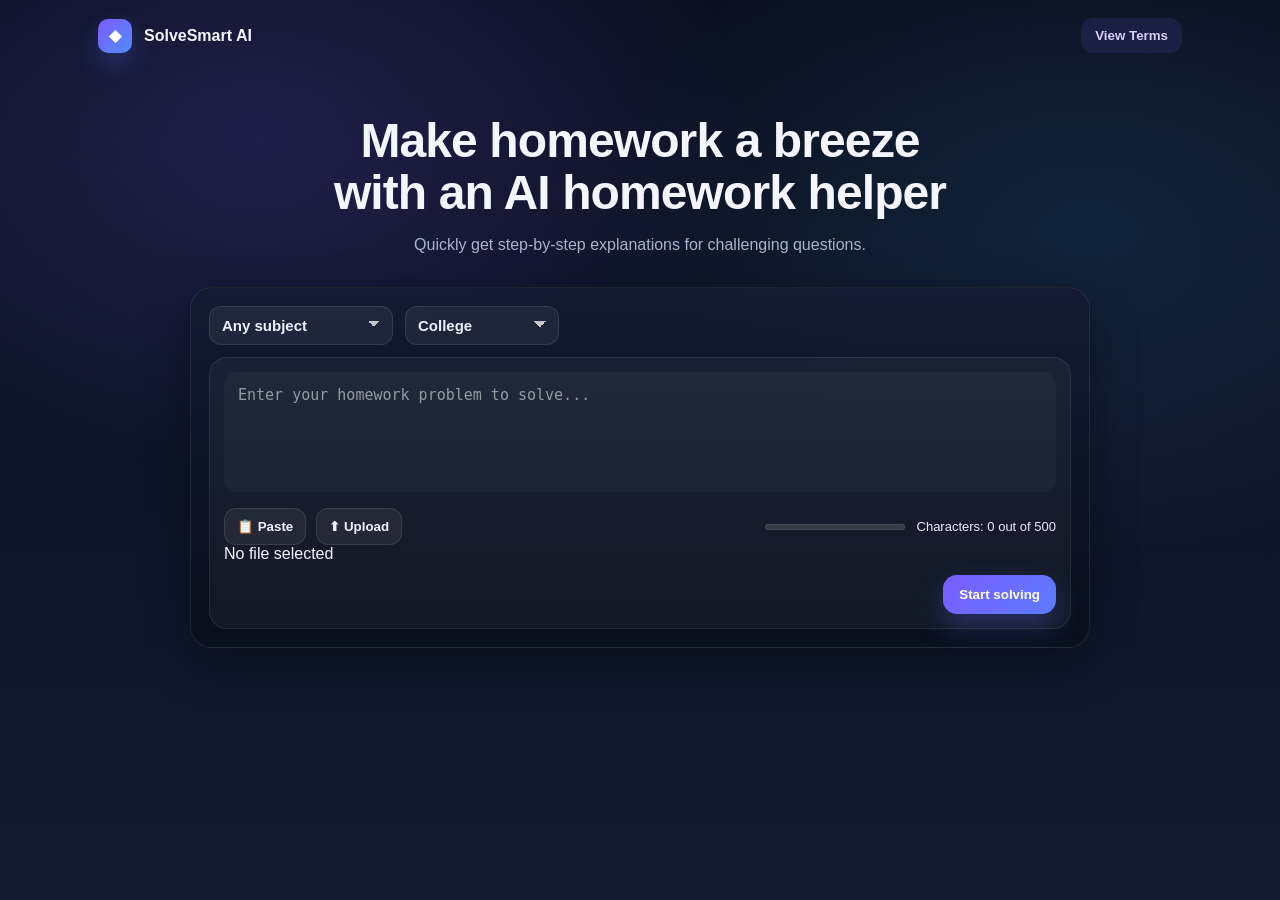
==== commit 95363d8a: "Update index.html" ====
--- a/index.html
+++ b/index.html
@@ -62,9 +62,16 @@
         <div class="toolsRow">
           <div class="toolGroup">
             <button class="toolBtn" id="pasteBtn" type="button">📋 Paste</button>
-            <button class="toolBtn" type="button">⬆ Upload</button>
+            <button class="toolBtn" id="uploadBtn" type="button">⬆ Upload</button>
+<input
+  type="file"
+  id="fileInput"
+  accept=".png,.jpg,.jpeg,.pdf,.txt"
+  style="display:none;"
+/>
           </div>
 
+          
           <div class="meta">
             <div class="progress">
               <div id="progressFill"></div>
@@ -72,6 +79,8 @@
             <span id="charCountText">Characters: 0 out of 500</span>
           </div>
         </div>
+
+        <div id="fileStatus" class="fileStatus">No file selected</div>
 
         <div class="ctaRow">
           <button class="cta" id="openTermsBtn" type="button">Start solving</button>
@@ -543,6 +552,28 @@
   const pasteBtn = document.getElementById("pasteBtn");
   const charCountText = document.getElementById("charCountText");
   const progressFill = document.getElementById("progressFill");
+
+const uploadBtn = document.getElementById("uploadBtn");
+const fileInput = document.getElementById("fileInput");
+const fileStatus = document.getElementById("fileStatus");
+
+uploadBtn.addEventListener("click", () => {
+  fileInput.click();
+});
+
+fileInput.addEventListener("change", () => {
+  const file = fileInput.files[0];
+
+  if (!file) {
+    fileStatus.textContent = "No file selected";
+    return;
+  }
+
+  const fileName = file.name;
+  const fileSizeKB = (file.size / 1024).toFixed(1);
+
+  fileStatus.textContent = `Selected: ${fileName} (${fileSizeKB} KB)`;
+});
 
   function openViewTermsModal() {
     termsModal.classList.add("show");
--- a/styles.css
+++ b/styles.css
@@ -951,3 +951,19 @@
     font-size:24px;
   }
 }
+
+
+.safeResultCard{
+  max-width: 920px;
+}
+
+.safeIcon{
+  background: linear-gradient(135deg,#22c55e,#06b6d4);
+  box-shadow: 0 16px 40px rgba(34,197,94,0.22);
+}
+
+.safeAlert{
+  background: rgba(34,197,94,0.12);
+  border:1px solid rgba(34,197,94,0.20);
+  color:#d8ffe7;
+}
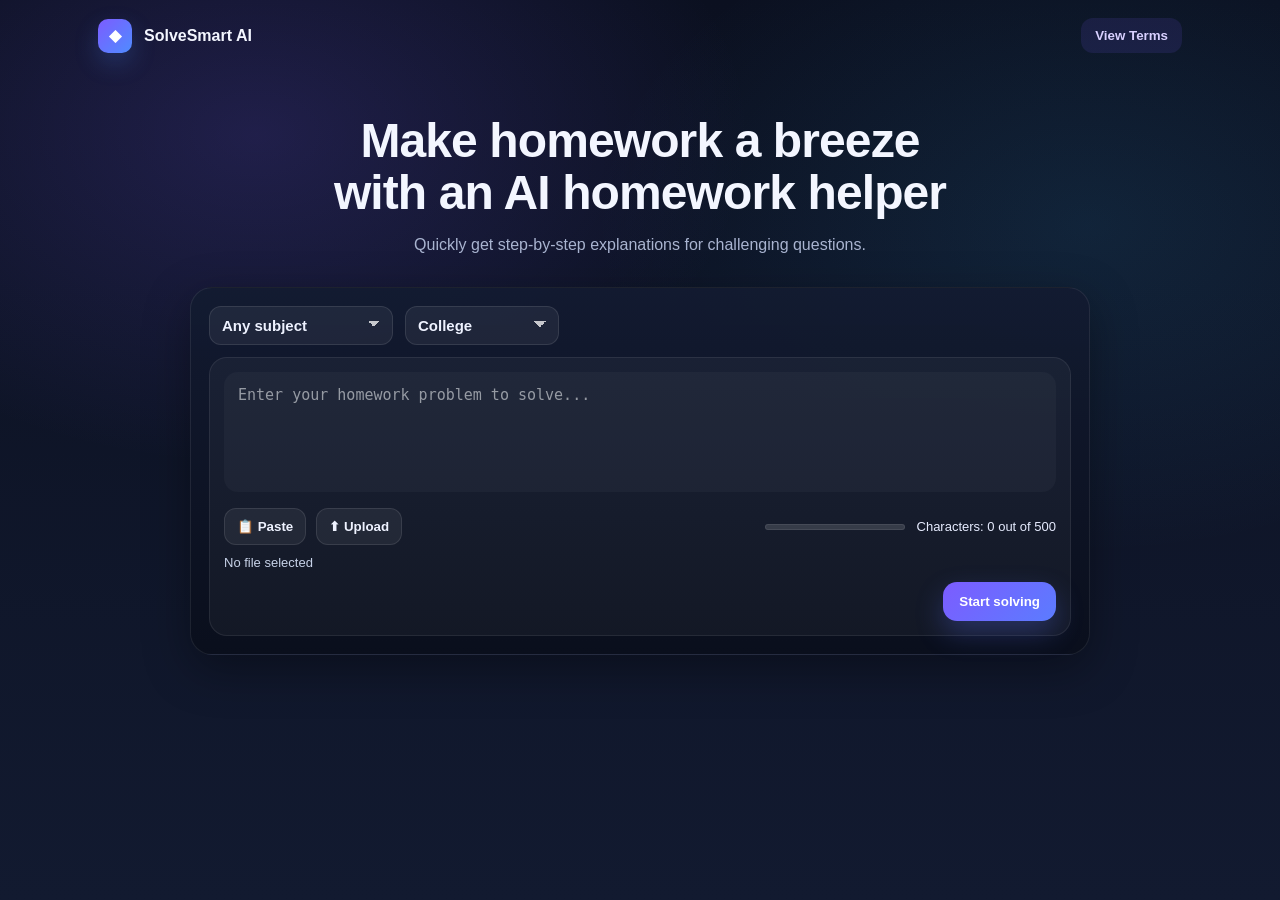
==== commit 7ecdc39e: "Update index.html" ====
--- a/index.html
+++ b/index.html
@@ -4,7 +4,7 @@
   <meta charset="UTF-8" />
   <meta name="viewport" content="width=device-width, initial-scale=1.0" />
   <title>SolveSmart AI – AI Homework Helper</title>
-  <link rel="stylesheet" href="styles.css?v=110" />
+  <link rel="stylesheet" href="styles.css?v=111" />
 </head>
 <body>
 
@@ -63,15 +63,14 @@
           <div class="toolGroup">
             <button class="toolBtn" id="pasteBtn" type="button">📋 Paste</button>
             <button class="toolBtn" id="uploadBtn" type="button">⬆ Upload</button>
-<input
-  type="file"
-  id="fileInput"
-  accept=".png,.jpg,.jpeg,.pdf,.txt"
-  style="display:none;"
-/>
+            <input
+              type="file"
+              id="fileInput"
+              accept=".png,.jpg,.jpeg,.pdf,.txt"
+              style="display:none;"
+            />
           </div>
 
-          
           <div class="meta">
             <div class="progress">
               <div id="progressFill"></div>
@@ -89,41 +88,41 @@
     </section>
   </main>
 
-<!-- NAME MODAL -->
-<div class="modalOverlay" id="nameModal">
-  <div class="modalBox startModalBox">
-    <button class="modalCloseBtn" id="closeNameModalBtn" type="button" aria-label="Close">
-      ✕
-    </button>
-
-    <div class="modalHeader">
-      <div class="modalIcon">👤</div>
-      <div>
-        <h2 class="modalTitle">Enter Your Name</h2>
-        <p class="modalSub">Please enter your name before continuing.</p>
-      </div>
-    </div>
-
-    <div class="termsScrollBox" style="max-height:none;">
-      <div class="termsContent">
-        <label for="userNameInput" style="display:block; margin-bottom:10px; color:#f3f6ff; font-weight:700;">
-          Name
-        </label>
-        <input
-          id="userNameInput"
-          type="text"
-          placeholder="Enter your full name"
-          style="width:100%; padding:14px; border-radius:12px; border:1px solid rgba(255,255,255,0.10); background:#182133; color:#f3f6ff; font-size:15px; outline:none;"
-        />
-      </div>
-    </div>
-
-    <div class="modalActions">
-      <button class="btn btnPrimary" id="continueNameBtn" type="button">Continue</button>
-      <button class="btn btnGhost" id="cancelNameBtn" type="button">Cancel</button>
+  <!-- NAME MODAL -->
+  <div class="modalOverlay" id="nameModal">
+    <div class="modalBox startModalBox">
+      <button class="modalCloseBtn" id="closeNameModalBtn" type="button" aria-label="Close">
+        ✕
+      </button>
+
+      <div class="modalHeader">
+        <div class="modalIcon">👤</div>
+        <div>
+          <h2 class="modalTitle">Enter Your Name</h2>
+          <p class="modalSub">Please enter your name before continuing.</p>
+        </div>
+      </div>
+
+      <div class="termsScrollBox" style="max-height:none;">
+        <div class="termsContent">
+          <label for="userNameInput" style="display:block; margin-bottom:10px; color:#f3f6ff; font-weight:700;">
+            Name
+          </label>
+          <input
+            id="userNameInput"
+            type="text"
+            placeholder="Enter your full name"
+            style="width:100%; padding:14px; border-radius:12px; border:1px solid rgba(255,255,255,0.10); background:#182133; color:#f3f6ff; font-size:15px; outline:none;"
+          />
+        </div>
+      </div>
+
+      <div class="modalActions">
+        <button class="btn btnPrimary" id="continueNameBtn" type="button">Continue</button>
+        <button class="btn btnGhost" id="cancelNameBtn" type="button">Cancel</button>
+      </div>
     </div>
   </div>
-</div>
 
   <!-- VIEW-ONLY TERMS MODAL -->
   <div class="modalOverlay" id="termsModal">
@@ -524,236 +523,250 @@
   </div>
 
   <script>
-  const SCRIPT_URL = "https://script.google.com/macros/s/AKfycbw5wlkl3vSU-3DJbMQnA-ZYswO7OxOUkAQofGP7U5xMl4PtoXwAepsFlcX9OTUtzxM/exec";
-
-  let currentUserName = "";
-
-  const viewTermsBtn = document.getElementById("viewTermsBtn");
-  const openTermsBtn = document.getElementById("openTermsBtn");
-
-  const termsModal = document.getElementById("termsModal");
-  const closeTermsModalBtn = document.getElementById("closeTermsModalBtn");
-
-  const nameModal = document.getElementById("nameModal");
-  const closeNameModalBtn = document.getElementById("closeNameModalBtn");
-  const continueNameBtn = document.getElementById("continueNameBtn");
-  const cancelNameBtn = document.getElementById("cancelNameBtn");
-  const userNameInput = document.getElementById("userNameInput");
-
-  const startModal = document.getElementById("startModal");
-  const closeStartModalBtn = document.getElementById("closeStartModalBtn");
-  const cancelStartBtn = document.getElementById("cancelStartBtn");
-  const agreeBtn = document.getElementById("agreeBtn");
-  const declineBtn = document.getElementById("declineBtn");
-
-  const subjectSelect = document.getElementById("subjectSelect");
-  const levelSelect = document.getElementById("levelSelect");
-  const questionInput = document.getElementById("questionInput");
-  const pasteBtn = document.getElementById("pasteBtn");
-  const charCountText = document.getElementById("charCountText");
-  const progressFill = document.getElementById("progressFill");
-
-const uploadBtn = document.getElementById("uploadBtn");
-const fileInput = document.getElementById("fileInput");
-const fileStatus = document.getElementById("fileStatus");
-
-uploadBtn.addEventListener("click", () => {
-  fileInput.click();
-});
-
-fileInput.addEventListener("change", () => {
-  const file = fileInput.files[0];
-
-  if (!file) {
-    fileStatus.textContent = "No file selected";
-    return;
-  }
-
-  const fileName = file.name;
-  const fileSizeKB = (file.size / 1024).toFixed(1);
-
-  fileStatus.textContent = `Selected: ${fileName} (${fileSizeKB} KB)`;
-});
-
-  function openViewTermsModal() {
-    termsModal.classList.add("show");
-    document.body.classList.add("modalOpen");
-  }
-
-  function closeViewTermsModal() {
-    termsModal.classList.remove("show");
-    document.body.classList.remove("modalOpen");
-  }
-
-  function openNameModal() {
-    nameModal.classList.add("show");
-    document.body.classList.add("modalOpen");
-    setTimeout(() => userNameInput.focus(), 100);
-  }
-
-  function closeNameModal() {
-    nameModal.classList.remove("show");
-    document.body.classList.remove("modalOpen");
-  }
-
-  function openStartModal() {
-    startModal.classList.add("show");
-    document.body.classList.add("modalOpen");
-  }
-
-  function closeStartModal() {
-    startModal.classList.remove("show");
-    document.body.classList.remove("modalOpen");
-  }
-
-  function updatePlaceholder() {
-    const subject = subjectSelect.value;
-    const level = levelSelect.value;
-
-    if (subject === "mathematics") {
-      questionInput.placeholder = "Enter your math problem to solve...";
-    } else if (subject === "computer-science") {
-      questionInput.placeholder = "Paste your coding or CS question...";
-    } else if (subject === "biology") {
-      questionInput.placeholder = "Enter your biology question...";
-    } else if (subject === "chemistry") {
-      questionInput.placeholder = "Enter your chemistry problem...";
-    } else if (subject === "physics") {
-      questionInput.placeholder = "Enter your physics problem...";
-    } else if (subject === "english") {
-      questionInput.placeholder = "Enter your reading or writing question...";
-    } else if (subject === "history") {
-      questionInput.placeholder = "Enter your history question...";
-    } else if (subject === "economics") {
-      questionInput.placeholder = "Enter your economics question...";
-    } else {
-      questionInput.placeholder = "Enter your homework problem to solve...";
-    }
-
-    if (level === "middle-school" && subject === "") {
-      questionInput.placeholder = "Enter your middle school homework question...";
-    }
-    if (level === "high-school" && subject === "") {
-      questionInput.placeholder = "Enter your high school homework question...";
-    }
-    if (level === "graduate" && subject === "") {
-      questionInput.placeholder = "Enter your advanced academic question...";
-    }
-  }
-
-  function updateCharacterCount() {
-    let text = questionInput.value;
-
-    if (text.length > 500) {
-      text = text.substring(0, 500);
-      questionInput.value = text;
-    }
-
-    const length = text.length;
-    const percent = (length / 500) * 100;
-
-    charCountText.textContent = `Characters: ${length} out of 500`;
-    progressFill.style.width = `${percent}%`;
-  }
-
-  async function handlePaste() {
-    try {
-      const text = await navigator.clipboard.readText();
-
-      if (!text) {
-        alert("Clipboard is empty.");
+    const SCRIPT_URL = "https://script.google.com/macros/s/AKfycbw5wlkl3vSU-3DJbMQnA-ZYswO7OxOUkAQofGP7U5xMl4PtoXwAepsFlcX9OTUtzxM/exec";
+
+    let currentUserName = "";
+
+    const viewTermsBtn = document.getElementById("viewTermsBtn");
+    const openTermsBtn = document.getElementById("openTermsBtn");
+
+    const termsModal = document.getElementById("termsModal");
+    const closeTermsModalBtn = document.getElementById("closeTermsModalBtn");
+
+    const nameModal = document.getElementById("nameModal");
+    const closeNameModalBtn = document.getElementById("closeNameModalBtn");
+    const continueNameBtn = document.getElementById("continueNameBtn");
+    const cancelNameBtn = document.getElementById("cancelNameBtn");
+    const userNameInput = document.getElementById("userNameInput");
+
+    const startModal = document.getElementById("startModal");
+    const closeStartModalBtn = document.getElementById("closeStartModalBtn");
+    const cancelStartBtn = document.getElementById("cancelStartBtn");
+    const agreeBtn = document.getElementById("agreeBtn");
+    const declineBtn = document.getElementById("declineBtn");
+
+    const subjectSelect = document.getElementById("subjectSelect");
+    const levelSelect = document.getElementById("levelSelect");
+    const questionInput = document.getElementById("questionInput");
+    const pasteBtn = document.getElementById("pasteBtn");
+    const charCountText = document.getElementById("charCountText");
+    const progressFill = document.getElementById("progressFill");
+
+    const uploadBtn = document.getElementById("uploadBtn");
+    const fileInput = document.getElementById("fileInput");
+    const fileStatus = document.getElementById("fileStatus");
+
+    uploadBtn.addEventListener("click", () => {
+      fileInput.click();
+    });
+
+    fileInput.addEventListener("change", () => {
+      const file = fileInput.files[0];
+
+      if (!file) {
+        fileStatus.textContent = "No file selected";
         return;
       }
 
-      questionInput.value = text;
-      questionInput.focus();
-      updateCharacterCount();
-    } catch (error) {
-      alert("Paste failed. Please allow clipboard access and try again.");
-      console.error("Clipboard paste error:", error);
-    }
-  }
-
-  async function logAction(action) {
-  try {
-    await fetch(SCRIPT_URL, {
-      method: "POST",
-      mode: "no-cors",
-      headers: {
-        "Content-Type": "text/plain"
-      },
-      body: JSON.stringify({
+      const fileName = file.name;
+      const fileSizeKB = (file.size / 1024).toFixed(1);
+
+      fileStatus.textContent = `Selected: ${fileName} (${fileSizeKB} KB)`;
+    });
+
+    function openViewTermsModal() {
+      termsModal.classList.add("show");
+      document.body.classList.add("modalOpen");
+    }
+
+    function closeViewTermsModal() {
+      termsModal.classList.remove("show");
+      document.body.classList.remove("modalOpen");
+    }
+
+    function openNameModal() {
+      nameModal.classList.add("show");
+      document.body.classList.add("modalOpen");
+      setTimeout(() => userNameInput.focus(), 100);
+    }
+
+    function closeNameModal() {
+      nameModal.classList.remove("show");
+      document.body.classList.remove("modalOpen");
+    }
+
+    function openStartModal() {
+      startModal.classList.add("show");
+      document.body.classList.add("modalOpen");
+    }
+
+    function closeStartModal() {
+      startModal.classList.remove("show");
+      document.body.classList.remove("modalOpen");
+    }
+
+    function updatePlaceholder() {
+      const subject = subjectSelect.value;
+      const level = levelSelect.value;
+
+      if (subject === "mathematics") {
+        questionInput.placeholder = "Enter your math problem to solve...";
+      } else if (subject === "computer-science") {
+        questionInput.placeholder = "Paste your coding or CS question...";
+      } else if (subject === "biology") {
+        questionInput.placeholder = "Enter your biology question...";
+      } else if (subject === "chemistry") {
+        questionInput.placeholder = "Enter your chemistry problem...";
+      } else if (subject === "physics") {
+        questionInput.placeholder = "Enter your physics problem...";
+      } else if (subject === "english") {
+        questionInput.placeholder = "Enter your reading or writing question...";
+      } else if (subject === "history") {
+        questionInput.placeholder = "Enter your history question...";
+      } else if (subject === "economics") {
+        questionInput.placeholder = "Enter your economics question...";
+      } else {
+        questionInput.placeholder = "Enter your homework problem to solve...";
+      }
+
+      if (level === "middle-school" && subject === "") {
+        questionInput.placeholder = "Enter your middle school homework question...";
+      }
+      if (level === "high-school" && subject === "") {
+        questionInput.placeholder = "Enter your high school homework question...";
+      }
+      if (level === "graduate" && subject === "") {
+        questionInput.placeholder = "Enter your advanced academic question...";
+      }
+    }
+
+    function updateCharacterCount() {
+      let text = questionInput.value;
+
+      if (text.length > 500) {
+        text = text.substring(0, 500);
+        questionInput.value = text;
+      }
+
+      const length = text.length;
+      const percent = (length / 500) * 100;
+
+      charCountText.textContent = `Characters: ${length} out of 500`;
+      progressFill.style.width = `${percent}%`;
+    }
+
+    async function handlePaste() {
+      try {
+        const text = await navigator.clipboard.readText();
+
+        if (!text) {
+          alert("Clipboard is empty.");
+          return;
+        }
+
+        questionInput.value = text;
+        questionInput.focus();
+        updateCharacterCount();
+      } catch (error) {
+        alert("Paste failed. Please allow clipboard access and try again.");
+        console.error("Clipboard paste error:", error);
+      }
+    }
+
+    function logAction(action) {
+      const payload = JSON.stringify({
         name: currentUserName,
         action: action,
         subject: subjectSelect.options[subjectSelect.selectedIndex].text,
         level: levelSelect.options[levelSelect.selectedIndex].text
-      })
-    });
-  } catch (error) {
-    console.error("Logging failed:", error);
-  }
-}
-
-  subjectSelect.addEventListener("change", updatePlaceholder);
-  levelSelect.addEventListener("change", updatePlaceholder);
-  questionInput.addEventListener("input", updateCharacterCount);
-  pasteBtn.addEventListener("click", handlePaste);
-
-  viewTermsBtn.addEventListener("click", openViewTermsModal);
-
-  openTermsBtn.addEventListener("click", () => {
-    openNameModal();
-  });
-
-  continueNameBtn.addEventListener("click", () => {
-    const enteredName = userNameInput.value.trim();
-
-    if (!enteredName) {
-      alert("Please enter your name before continuing.");
-      return;
-    }
-
-    currentUserName = enteredName;
-    closeNameModal();
-    openStartModal();
-  });
-
-  closeTermsModalBtn.addEventListener("click", closeViewTermsModal);
-  closeNameModalBtn.addEventListener("click", closeNameModal);
-  cancelNameBtn.addEventListener("click", closeNameModal);
-  closeStartModalBtn.addEventListener("click", closeStartModal);
-  cancelStartBtn.addEventListener("click", closeStartModal);
-
-  agreeBtn.addEventListener("click", async () => {
-    await logAction("agree");
-    window.location.href = "caught.html";
-  });
-
-  declineBtn.addEventListener("click", async () => {
-    await logAction("do_not_agree");
-    window.location.href = "safe.html";
-  });
-
-  termsModal.addEventListener("click", (e) => {
-    if (e.target === termsModal) {
-      closeViewTermsModal();
-    }
-  });
-
-  nameModal.addEventListener("click", (e) => {
-    if (e.target === nameModal) {
+      });
+
+      try {
+        if (navigator.sendBeacon) {
+          const blob = new Blob([payload], { type: "text/plain;charset=UTF-8" });
+          navigator.sendBeacon(SCRIPT_URL, blob);
+        } else {
+          fetch(SCRIPT_URL, {
+            method: "POST",
+            mode: "no-cors",
+            headers: {
+              "Content-Type": "text/plain"
+            },
+            body: payload,
+            keepalive: true
+          }).catch((error) => {
+            console.error("Logging failed:", error);
+          });
+        }
+      } catch (error) {
+        console.error("Logging failed:", error);
+      }
+    }
+
+    subjectSelect.addEventListener("change", updatePlaceholder);
+    levelSelect.addEventListener("change", updatePlaceholder);
+    questionInput.addEventListener("input", updateCharacterCount);
+    pasteBtn.addEventListener("click", handlePaste);
+
+    viewTermsBtn.addEventListener("click", openViewTermsModal);
+
+    openTermsBtn.addEventListener("click", () => {
+      openNameModal();
+    });
+
+    continueNameBtn.addEventListener("click", () => {
+      const enteredName = userNameInput.value.trim();
+
+      if (!enteredName) {
+        alert("Please enter your name before continuing.");
+        return;
+      }
+
+      currentUserName = enteredName;
       closeNameModal();
-    }
-  });
-
-  startModal.addEventListener("click", (e) => {
-    if (e.target === startModal) {
-      closeStartModal();
-    }
-  });
-
-  updateCharacterCount();
-</script>
+      openStartModal();
+    });
+
+    closeTermsModalBtn.addEventListener("click", closeViewTermsModal);
+    closeNameModalBtn.addEventListener("click", closeNameModal);
+    cancelNameBtn.addEventListener("click", closeNameModal);
+    closeStartModalBtn.addEventListener("click", closeStartModal);
+    cancelStartBtn.addEventListener("click", closeStartModal);
+
+    agreeBtn.addEventListener("click", () => {
+      agreeBtn.disabled = true;
+      agreeBtn.textContent = "Processing...";
+      logAction("agree");
+      window.location.href = "caught.html";
+    });
+
+    declineBtn.addEventListener("click", () => {
+      declineBtn.disabled = true;
+      declineBtn.textContent = "Processing...";
+      logAction("do_not_agree");
+      window.location.href = "safe.html";
+    });
+
+    termsModal.addEventListener("click", (e) => {
+      if (e.target === termsModal) {
+        closeViewTermsModal();
+      }
+    });
+
+    nameModal.addEventListener("click", (e) => {
+      if (e.target === nameModal) {
+        closeNameModal();
+      }
+    });
+
+    startModal.addEventListener("click", (e) => {
+      if (e.target === startModal) {
+        closeStartModal();
+      }
+    });
+
+    updateCharacterCount();
+  </script>
 
 </body>
 </html>
--- a/styles.css
+++ b/styles.css
@@ -967,3 +967,10 @@
   border:1px solid rgba(34,197,94,0.20);
   color:#d8ffe7;
 }
+
+
+.fileStatus{
+  margin-top:10px;
+  font-size:13px;
+  color:#c7d2e8;
+}
